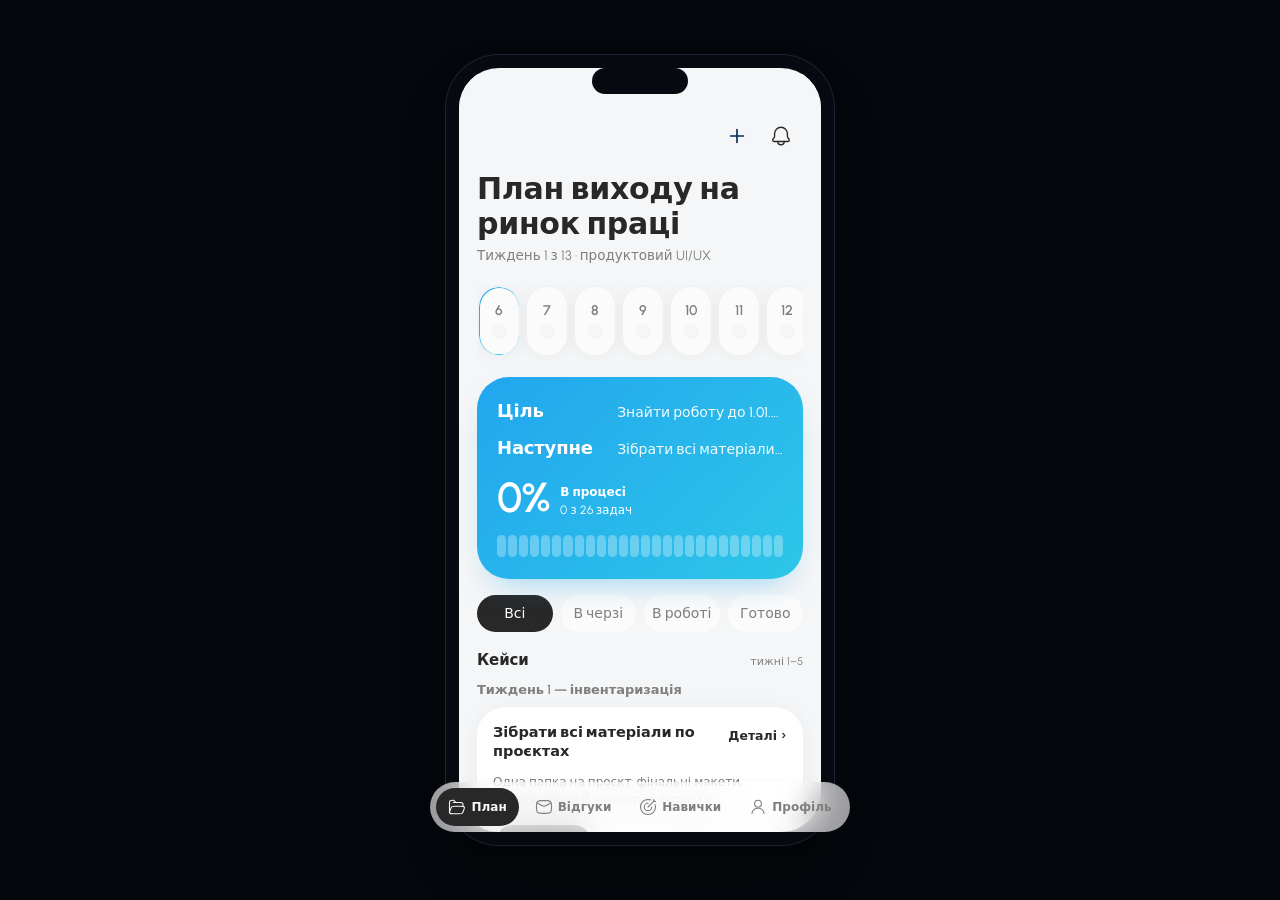
==== index.html @ e8119a55 "Redesign the top bar into a shared ScreenHeader component (Етап 1) Replace the per-page brand-row+to" ====
<!DOCTYPE html>
<html lang="uk">
<head>
<meta charset="utf-8">
<meta name="viewport" content="width=device-width, initial-scale=1, viewport-fit=cover">
<title>План виходу на ринок праці</title>

<link rel="manifest" href="manifest.json">
<meta name="theme-color" content="#F5F6F7">
<link rel="icon" href="icons/icon-192.png">
<link rel="apple-touch-icon" href="icons/apple-touch-icon.png">
<meta name="apple-mobile-web-app-capable" content="yes">
<meta name="apple-mobile-web-app-status-bar-style" content="default">
<meta name="apple-mobile-web-app-title" content="Трекер">
<meta name="mobile-web-app-capable" content="yes">

<link rel="stylesheet" href="css/base.css">
<link rel="stylesheet" href="css/plan.css">
<link rel="stylesheet" href="css/apps.css">
<link rel="stylesheet" href="css/skills.css">
<link rel="stylesheet" href="css/profile.css">
<link rel="stylesheet" href="css/plan-sheet.css">
</head>
<body>
<div class="device-stage">
<div class="phone-shell">
<div class="phone-notch" aria-hidden="true"></div>
<div class="phone-screen">
<div id="plan" class="app-page">
  <div class="wrap">
    <div class="sh-bar">
      <span class="sh-inline-title">План</span>
      <div class="sh-actions">
        <button type="button" class="sh-action is-primary" id="planAddTaskBtn" aria-label="Додати задачу">
          <svg viewBox="0 0 24 24" fill="none" xmlns="http://www.w3.org/2000/svg" aria-hidden="true" focusable="false">
            <path d="M12 5V19M5 12H19" stroke="currentColor" stroke-width="1.8" stroke-linecap="round"/>
          </svg>
        </button>
        <button type="button" class="sh-action notify-btn" id="remindersBtn" aria-label="Нагадування" aria-haspopup="true" aria-expanded="false">
          <svg viewBox="0 0 24 24" fill="none" xmlns="http://www.w3.org/2000/svg" aria-hidden="true" focusable="false">
            <path d="M15.5 18C15.5 19.933 13.933 21.5 12 21.5C10.067 21.5 8.5 19.933 8.5 18" stroke="currentColor" stroke-width="1.5" stroke-linecap="round" stroke-linejoin="round"/>
            <path d="M19.2311 18H4.76887C3.79195 18 3 17.208 3 16.2311C3 15.762 3.18636 15.3121 3.51809 14.9803L4.12132 14.3771C4.68393 13.8145 5 13.0514 5 12.2558V9.5C5 5.63401 8.13401 2.5 12 2.5C15.866 2.5 19 5.634 19 9.5V12.2558C19 13.0514 19.3161 13.8145 19.8787 14.3771L20.4819 14.9803C20.8136 15.3121 21 15.762 21 16.2311C21 17.208 20.208 18 19.2311 18Z" stroke="currentColor" stroke-width="1.5" stroke-linecap="round" stroke-linejoin="round"/>
          </svg>
          <span class="notify-dot" hidden></span>
        </button>
      </div>
      <div class="header-panel" id="remindersPanel" hidden>
        <h2>Нагадування</h2>
        <div id="remindersBody"></div>
      </div>
    </div>
    <div class="sh-large">
      <h1 class="sh-title">План виходу на ринок праці</h1>
      <p class="sh-subtitle" id="planSubtitle"></p>
    </div>

    <div class="cal-strip" id="deadlineCalendar" role="group" aria-label="Календар дедлайнів"></div>

    <div class="hero-card" id="heroCard"></div>

    <div class="quick-filter" id="statusFilter" role="group" aria-label="Фільтр задач за статусом">
      <button type="button" data-key="all" aria-pressed="true">Всі</button>
      <button type="button" data-key="queue" aria-pressed="false">В черзі</button>
      <button type="button" data-key="doing" aria-pressed="false">В роботі</button>
      <button type="button" data-key="done" aria-pressed="false">Готово</button>
    </div>

    <div class="board" id="board"></div>

    <div class="foot">
      <span id="saveState">Статуси зберігаються автоматично в цьому браузері</span>
    </div>
  </div>
</div>

<div id="apps" class="app-page" hidden>
  <div class="wrap">
    <div class="sh-bar">
      <span class="sh-inline-title">Відгуки</span>
      <div class="sh-actions">
        <button type="button" class="sh-action is-primary" id="appAddHeaderBtn" aria-label="Додати відгук">
          <svg viewBox="0 0 24 24" fill="none" xmlns="http://www.w3.org/2000/svg" aria-hidden="true" focusable="false">
            <path d="M12 5V19M5 12H19" stroke="currentColor" stroke-width="1.8" stroke-linecap="round"/>
          </svg>
        </button>
      </div>
    </div>
    <div class="sh-large">
      <h1 class="sh-title">Відгуки</h1>
      <p class="sh-subtitle" id="appsSubtitle"></p>
    </div>

    <div class="funnel" id="appsFunnel"></div>

    <div class="apps-filter">
      <input type="search" id="appsSearch" placeholder="Пошук за назвою компанії" aria-label="Пошук за назвою компанії">
      <div class="apps-stage-filter" id="appsStageFilter" role="group" aria-label="Фільтр за етапом"></div>
      <div class="apps-source-filter" id="appsSourceFilter" role="group" aria-label="Фільтр за джерелом" hidden></div>
    </div>

    <button class="add-btn" id="appAddBtn" type="button">+ Додати відгук</button>
    <form class="add-form" id="appForm" hidden>
      <input type="text" id="appCompany" placeholder="Назва компанії" required>
      <input type="url" id="appLink" placeholder="Посилання на вакансію">
      <textarea id="appDesc" placeholder="Короткий опис (позиція, умови, нотатки)"></textarea>
      <div class="add-field">
        <label for="appDeadline">Дедлайн наступного кроку (необов'язково)</label>
        <input type="date" id="appDeadline">
      </div>
      <div class="add-actions">
        <button type="button" class="add-cancel" id="appCancelBtn">Скасувати</button>
        <button type="submit" class="add-save">Зберегти</button>
      </div>
    </form>

    <p class="apps-empty" id="appsEmpty" hidden>Ще немає жодного відгуку — додай перший вище.</p>
    <div class="apps-list" id="appsList"></div>

    <div class="foot">
      <span>Дані зберігаються автоматично в цьому браузері</span>
    </div>
  </div>
</div>

<div id="skills" class="app-page" hidden>
  <div class="wrap">
    <div class="sh-bar">
      <span class="sh-inline-title">Навички</span>
      <div class="sh-actions">
        <button type="button" class="sh-action is-primary" id="skillsRefreshBtn" aria-label="Оновити аналіз за вакансіями">
          <svg viewBox="0 0 24 24" fill="none" xmlns="http://www.w3.org/2000/svg" aria-hidden="true" focusable="false">
            <path d="M20 12a8 8 0 10-2.34 5.66M20 12v-5M20 12h-5" stroke="currentColor" stroke-width="1.6" stroke-linecap="round" stroke-linejoin="round"/>
          </svg>
        </button>
        <button type="button" class="sh-action" id="skillsMoreBtn" aria-label="Ще" aria-haspopup="true" aria-expanded="false">
          <svg viewBox="0 0 24 24" fill="none" xmlns="http://www.w3.org/2000/svg" aria-hidden="true" focusable="false">
            <circle cx="5" cy="12" r="1.6" fill="currentColor"/>
            <circle cx="12" cy="12" r="1.6" fill="currentColor"/>
            <circle cx="19" cy="12" r="1.6" fill="currentColor"/>
          </svg>
        </button>
      </div>
      <div class="header-menu" id="skillsMoreMenu" hidden>
        <button type="button" id="skillsReplacePlanItem">Замінити план навчання</button>
        <button type="button" id="skillsExportAnalysisItem">Експортувати аналіз</button>
      </div>
    </div>
    <div class="sh-large">
      <h1 class="sh-title" id="skillsTitle"></h1>
      <p class="sh-subtitle" id="skillsSubtitle"></p>
    </div>

    <div id="skillsDefaultView">
      <div class="track-note">
        <span class="track-tag">Пріоритет: Трек A</span>
        <h3>B2B/SaaS-дашборди з адаптацією під mobile</h3>
        <p>Найбільше перекриття вимог (вакансії 1, 3, 4) і найближче до цілі "мобільні додатки + SaaS". Найбільша діра — жоден готовий кейс явно не показує адаптацію складного desktop-екрана (таблиця/календар/фільтри) під mobile з повним покриттям станів. Трек B (споживчий mobile/fintech, вакансії 5, 6) — другорядний; motion (Lottie/Jitter/AE) і JIRA/Photoshop — свідомо ігнорувати зараз.</p>
      </div>

      <div class="skills-list" id="skillsList"></div>
    </div>

    <div id="skillsPlanView" hidden>
      <div class="overview" id="skillsOverview"></div>
      <div class="board" id="skillsBoard"></div>
    </div>

    <div class="foot">
      <span>Статуси зберігаються автоматично в цьому браузері</span>
    </div>
  </div>
</div>

<div id="profile" class="app-page" hidden>
  <div class="wrap">
    <div class="sh-bar">
      <span class="sh-inline-title">Профіль</span>
      <div class="sh-actions">
        <button type="button" class="sh-action is-primary" id="profileSaveBtn" aria-label="Зберегти" hidden>
          <svg viewBox="0 0 24 24" fill="none" xmlns="http://www.w3.org/2000/svg" aria-hidden="true" focusable="false">
            <path d="M5 12.5L10 17.5L19 7" stroke="currentColor" stroke-width="1.8" stroke-linecap="round" stroke-linejoin="round"/>
          </svg>
        </button>
      </div>
    </div>
    <div class="sh-large">
      <span class="brand-logo">Jobbio</span>
      <h1 class="sh-title">Профіль</h1>
      <p class="sh-subtitle" id="profileSubtitle" hidden></p>
    </div>

    <div class="profile-card">
      <div class="profile-avatar" id="profileAvatar" aria-hidden="true">?</div>
      <form class="profile-form" id="profileForm">
        <div class="add-field">
          <label for="profileName">Ім'я</label>
          <input type="text" id="profileName" placeholder="Наприклад, Яна Смірнова" autocomplete="name">
        </div>
        <div class="add-field">
          <label for="profileEmail">Пошта</label>
          <input type="email" id="profileEmail" placeholder="you@example.com" autocomplete="email">
        </div>
        <div class="add-field">
          <label for="profileRole">Професія</label>
          <input type="text" id="profileRole" placeholder="Наприклад, UI/UX дизайнерка" autocomplete="organization-title">
        </div>
        <div class="add-field">
          <label for="profileBio">Короткий опис досвіду</label>
          <textarea id="profileBio" placeholder="2-3 речення про досвід і фокус"></textarea>
        </div>
      </form>
    </div>

    <div class="foot">
      <span>Дані зберігаються автоматично в цьому браузері</span>
    </div>
  </div>
</div>
</div>

<div class="bottom-nav">
  <div class="bn-pill">
    <button type="button" id="navPlan" aria-current="true">
      <svg class="bn-ic" viewBox="0 0 24 24" fill="none" xmlns="http://www.w3.org/2000/svg" aria-hidden="true" focusable="false">
        <path d="M2 19V7.54902C2 6.10516 2 5.38322 2.24332 4.81647C2.5467 4.10985 3.10985 3.5467 3.81647 3.24332C4.38322 3 5.09805 3 6.54902 3H7.04311C7.64819 3 8.22075 3.27394 8.60041 3.74509L10.4175 6M10.4175 6H16C17.4001 6 18.1002 6 18.635 6.27248C19.1054 6.51217 19.4878 6.89462 19.7275 7.36502C20 7.8998 20 8.59987 20 10V11M10.4175 6H7" stroke="currentColor" stroke-width="1.5" stroke-linecap="round" stroke-linejoin="round"/>
        <path d="M3.15802 15.5144L3.45643 14.7717C4.19029 12.9449 4.55723 12.0316 5.3224 11.5158C6.08757 11 7.07557 11 9.05157 11H17.1119C19.8004 11 21.1446 11 21.7422 11.8787C22.3397 12.7575 21.8405 14.0002 20.842 16.4856L20.5436 17.2283C19.8097 19.0551 19.4428 19.9684 18.6776 20.4842C17.9124 21 16.9244 21 14.9484 21H6.88812C4.19961 21 2.85535 21 2.25782 20.1213C1.66029 19.2425 2.15953 17.9998 3.15802 15.5144Z" stroke="currentColor" stroke-width="1.5" stroke-linejoin="round"/>
      </svg>
      План
    </button>
    <button type="button" id="navApps" aria-current="false">
      <svg class="bn-ic" viewBox="0 0 24 24" fill="none" xmlns="http://www.w3.org/2000/svg" aria-hidden="true" focusable="false">
        <path d="M2 6L8.91302 9.91697C11.4616 11.361 12.5384 11.361 15.087 9.91697L22 6" stroke="currentColor" stroke-width="1.5" stroke-linejoin="round"/>
        <path d="M2.01577 13.4756C2.08114 16.5412 2.11383 18.0739 3.24496 19.2094C4.37608 20.3448 5.95033 20.3843 9.09883 20.4634C11.0393 20.5122 12.9607 20.5122 14.9012 20.4634C18.0497 20.3843 19.6239 20.3448 20.7551 19.2094C21.8862 18.0739 21.9189 16.5412 21.9842 13.4756C22.0053 12.4899 22.0053 11.5101 21.9842 10.5244C21.9189 7.45886 21.8862 5.92609 20.7551 4.79066C19.6239 3.65523 18.0497 3.61568 14.9012 3.53657C12.9607 3.48781 11.0393 3.48781 9.09882 3.53656C5.95033 3.61566 4.37608 3.65521 3.24495 4.79065C2.11382 5.92608 2.08114 7.45885 2.01576 10.5244C1.99474 11.5101 1.99475 12.4899 2.01577 13.4756Z" stroke="currentColor" stroke-width="1.5" stroke-linejoin="round"/>
      </svg>
      Відгуки
    </button>
    <button type="button" id="navSkills" aria-current="false">
      <svg class="bn-ic" viewBox="0 0 24 24" fill="none" xmlns="http://www.w3.org/2000/svg" aria-hidden="true" focusable="false">
        <path d="M15.1312 2.5C14.1462 2.17555 13.0936 2 12 2C6.47715 2 2 6.47715 2 12C2 17.5228 6.47715 22 12 22C17.5228 22 22 17.5228 22 12C22 10.9548 21.8396 9.94704 21.5422 9" stroke="currentColor" stroke-width="1.5" stroke-linecap="round"/>
        <path d="M17 12C17 14.7614 14.7614 17 12 17C9.23858 17 7 14.7614 7 12C7 9.23858 9.23858 7 12 7" stroke="currentColor" stroke-width="1.5" stroke-linecap="round" stroke-linejoin="round"/>
        <path d="M19.5 4.5L12 12M19.5 4.5V2M19.5 4.5H22" stroke="currentColor" stroke-width="1.5" stroke-linecap="round"/>
      </svg>
      Навички
    </button>
    <button type="button" id="navProfile" aria-current="false">
      <svg class="bn-ic" viewBox="0 0 24 24" fill="none" xmlns="http://www.w3.org/2000/svg" aria-hidden="true" focusable="false">
        <path d="M12 12C14.4853 12 16.5 9.98528 16.5 7.5C16.5 5.01472 14.4853 3 12 3C9.51472 3 7.5 5.01472 7.5 7.5C7.5 9.98528 9.51472 12 12 12Z" stroke="currentColor" stroke-width="1.5"/>
        <path d="M20 20.5C20 16.634 16.4183 13.5 12 13.5C7.58172 13.5 4 16.634 4 20.5" stroke="currentColor" stroke-width="1.5" stroke-linecap="round"/>
      </svg>
      Профіль
    </button>
  </div>
</div>

<div class="sheet-overlay" id="planSheetOverlay" hidden>
  <div class="sheet" id="planSheet">
    <div class="sheet-head">
      <h2>Плани навчання</h2>
      <button type="button" class="sheet-close" id="planSheetClose" aria-label="Закрити">✕</button>
    </div>

    <div class="plan-list" id="planList"></div>

    <button type="button" class="add-btn" id="planUploadToggle">+ Завантажити план навчання</button>

    <div class="add-form" id="planUploadForm" hidden>
      <p class="plan-hint">Завантаж .docx/.txt/.md зі своїм roadmap розвитку — з чіткими заголовками тижнів/розділів (наприклад, "Тиждень 1 — ..." або "## Week 1"). Застосунок сам розкладе його на фази, тижні й задачі з чекбоксами прогресу.</p>
      <div class="add-field">
        <label for="planFile">Файл (.docx, .txt, .md)</label>
        <input type="file" id="planFile" accept=".docx,.txt,.md,text/plain,text/markdown">
      </div>
      <p class="plan-or">— або —</p>
      <div class="add-field">
        <label for="planPasteText">Вставити текст плану</label>
        <textarea id="planPasteText" placeholder="Встав сюди текст свого roadmap"></textarea>
      </div>
      <div class="add-field">
        <label for="planName">Назва плану (необов'язково)</label>
        <input type="text" id="planName" placeholder="Наприклад, UI/UX Junior → Middle">
      </div>
      <p class="plan-status" id="planParseStatus" hidden></p>
      <div class="add-actions">
        <button type="button" class="add-cancel" id="planUploadCancel">Скасувати</button>
        <button type="button" class="add-save" id="planUploadSave">Розібрати і зберегти</button>
      </div>
    </div>
  </div>
</div>
<div class="phone-home-bar" aria-hidden="true"></div>
</div>
</div>

<script src="js/utils.js"></script>
<script src="js/header.js"></script>
<script src="js/plan-data.js"></script>
<script src="js/plan.js"></script>
<script src="js/learning-plan.js"></script>
<script src="js/apps.js"></script>
<script src="js/skills.js"></script>
<script src="js/profile.js"></script>
<script src="js/nav.js"></script>
<script src="js/app.js"></script>
<script src="js/register-sw.js"></script>
</body>
</html>
---- css/base.css ----
@import url('https://fonts.googleapis.com/css2?family=Urbanist:wght@400;500;600;700;800&display=swap');

:root {
  color-scheme: light;
  --bg: #F5F6F7;
  --surface: #FFFFFF;
  --card-surface-bg: #FFFFFF;
  --card-shadow: 0 2px 20px rgba(20,30,50,.05);
  --tile: rgba(0,0,0,.045);
  --tile-btn: rgba(255,255,255,.6);
  --seg-idle: rgba(255,255,255,.6);
  --ink: #282828;
  --muted: #7F7F7F;
  --muted-soft: #A7A5A5;
  --strike: #A7A5A5;
  --border: rgba(0,0,0,.07);
  --lime: linear-gradient(135deg, #21A6EE 0%, #2EC6E8 100%);
  --lime-ink: #FFFFFF;
  --deadline-gradient: linear-gradient(135deg, #FFB648 0%, #E8752E 100%);
  --amber: #B9791E;
  --amber-bg: rgba(185,121,30,.12);
  --action-blue: #21A6EE;
  --action-blue-deep: #052B5A;
  --urgent: #E0503F;
  --urgent-bg: rgba(224,80,63,.12);
  --grad-1a: #9FEFC4; --grad-1b: #1E8F6E;
  --grad-2a: #F0D28C; --grad-2b: #B9791E;
  --grad-3a: #C9BEF2; --grad-3b: #6B3FA0;
  --stage: #05070C;
  --bezel: #070A11;
  --bezel-edge: rgba(150,175,255,.14);
}

* { box-sizing: border-box; margin: 0; padding: 0; }
html, body { background: var(--stage); }
body {
  font-family: 'Urbanist', system-ui, sans-serif;
  color: var(--ink);
  background: var(--stage);
  min-height: 100vh;
  display: flex;
  align-items: center;
  justify-content: center;
  padding: 28px 14px;
  overflow-x: hidden;
}

/* ---------- phone frame ---------- */
.device-stage { width: 100%; display: flex; justify-content: center; }
.phone-shell {
  position: relative;
  width: min(390px, 100%);
  height: min(844px, 88vh);
  background: var(--bezel);
  border-radius: 54px;
  padding: 14px;
  box-shadow: 0 30px 60px -20px rgba(0,0,0,.45), 0 0 0 1px var(--bezel-edge) inset;
  flex: 0 0 auto;
}
.phone-screen {
  position: relative;
  width: 100%; height: 100%;
  background: var(--bg);
  border-radius: 40px;
  overflow-y: auto;
  overflow-x: hidden;
  -webkit-overflow-scrolling: touch;
  scrollbar-width: none;
}
.phone-screen::-webkit-scrollbar { display: none; }
.phone-notch {
  position: absolute; top: 14px; left: 50%; transform: translateX(-50%);
  width: 96px; height: 26px; background: var(--bezel); border-radius: 20px;
  z-index: 5; pointer-events: none;
}
.phone-home-bar {
  position: absolute; bottom: 20px; left: 50%; transform: translateX(-50%);
  width: 120px; height: 4px; border-radius: 999px; background: rgba(255,255,255,.55);
  z-index: 5; pointer-events: none;
}
@media (max-width: 460px) {
  body { padding: 0; }
  .phone-shell { width: 100%; height: 100dvh; border-radius: 0; padding: 0; box-shadow: none; }
  .phone-screen { border-radius: 0; }
  .phone-notch, .phone-home-bar { display: none; }
}

.app-page { padding: 6px 18px 24px; line-height: 1.4; -webkit-font-smoothing: antialiased; }
.app-page .wrap { max-width: 100%; margin: 0 auto; }

/* ---------- screen header: sticky compact bar (.sh-bar) + large title (.sh-large)
   that scrolls away underneath it. Both are direct children of .wrap (not a shared
   wrapper) so the sticky bar's containing block spans the whole scrollable page —
   nesting it inside a short header wrapper made it unstick as soon as that wrapper's
   own (short) box scrolled past. ---------- */
.app-page .sh-bar {
  position: sticky; top: 0; z-index: 3;
  display: flex; align-items: center; gap: 4px; min-height: 44px;
  margin: 0 -18px; padding: 40px 18px 6px;
  background: var(--bg);
  transition: background-color .15s ease, box-shadow .15s ease;
}
.phone-screen.is-scrolled .app-page .sh-bar {
  background: rgba(245,246,247,.88); -webkit-backdrop-filter: blur(14px); backdrop-filter: blur(14px);
  box-shadow: 0 1px 0 rgba(0,0,0,.08);
}
.app-page .sh-inline-title {
  position: absolute; left: 50%; top: 50%; transform: translate(-50%, calc(-50% + 17px));
  font-size: 15px; font-weight: 700; letter-spacing: -.01em; color: var(--ink);
  opacity: 0; transition: opacity .15s ease; pointer-events: none;
  max-width: 46%; overflow: hidden; text-overflow: ellipsis; white-space: nowrap;
}
.phone-screen.is-scrolled .app-page .sh-inline-title { opacity: 1; }
.app-page .sh-actions { display: flex; align-items: center; gap: 0; margin-left: auto; }
.app-page .sh-action {
  position: relative; width: 44px; height: 44px; flex: 0 0 auto;
  display: flex; align-items: center; justify-content: center;
  background: none; border: none; padding: 0; margin: 0; cursor: pointer; color: var(--ink);
}
.app-page .sh-action[hidden] { display: none; }
.app-page .sh-action svg { width: 22px; height: 22px; display: block; }
.app-page .sh-action.is-primary { color: var(--action-blue-deep); }
.app-page .sh-action .notify-dot { position: absolute; top: 9px; right: 9px; }
.app-page .sh-large { padding: 8px 0 2px; margin-bottom: 18px; }
.app-page .sh-title { font-size: 30px; font-weight: 700; letter-spacing: -.01em; line-height: 1.15; }
.app-page .sh-subtitle { font-size: 13.5px; font-weight: 400; color: var(--muted); margin-top: 5px; }
.app-page .sh-subtitle[hidden] { display: none; }

/* ---------- shared header dropdowns (reminders panel, "Ще" menu) ---------- */
.header-panel, .header-menu {
  position: absolute; top: 46px; right: 18px; z-index: 4; width: 240px;
  background: var(--card-surface-bg); border-radius: 20px; box-shadow: 0 16px 40px -12px rgba(20,30,50,.25);
}
.header-panel[hidden], .header-menu[hidden] { display: none; }
.header-panel { padding: 14px; }
.header-panel h2 { font-size: 14px; font-weight: 700; margin-bottom: 10px; }
.header-panel .hp-empty { font-size: 12px; color: var(--muted); line-height: 1.5; }
.header-panel .hp-item { display: flex; flex-direction: column; gap: 2px; padding: 8px 0; border-top: 1px solid var(--border); }
.header-panel .hp-item:first-child { border-top: none; padding-top: 0; }
.header-panel .hp-item-title { font-size: 12.5px; font-weight: 600; color: var(--ink); }
.header-panel .hp-item-due { font-size: 11.5px; font-weight: 600; color: var(--urgent); }
.header-menu { width: 220px; padding: 6px; display: flex; flex-direction: column; }
.header-menu button {
  font-family: inherit; font-size: 13px; font-weight: 600; color: var(--ink); text-align: left;
  background: none; border: none; padding: 11px 10px; border-radius: 12px; cursor: pointer;
}
.header-menu button:hover, .header-menu button:focus-visible { background: var(--tile); }

/* ---------- brand logo (Profile header only) ---------- */
.app-page .brand-logo {
  display: block; margin-bottom: 8px;
  font-weight: 800; font-size: 26px; letter-spacing: -.02em; line-height: 1;
  background: var(--lime); -webkit-background-clip: text; background-clip: text; color: transparent;
}

.app-page :focus-visible { outline: 2px solid var(--ink); outline-offset: 2px; }

.app-page .foot {
  display: flex; flex-wrap: wrap; gap: 12px; align-items: center;
  padding: 4px 2px 18px; font-size: 11.5px; color: var(--muted);
}

@media (prefers-reduced-motion: reduce) {
  html { scroll-behavior: auto; }
  .app-page *, .app-page *::before { transition: none !important; }
}

/* ---------- multi-page + bottom nav ---------- */
.app-page { padding-bottom: 92px; }
.app-page[hidden] { display: none; }

.bottom-nav {
  position: absolute; left: 0; right: 0; bottom: 14px; z-index: 6;
  display: flex; justify-content: center; pointer-events: none;
}
.bottom-nav .bn-pill {
  pointer-events: auto; display: flex; gap: 4px; align-items: center;
  background: rgba(255,255,255,.6); backdrop-filter: blur(16px);
  border-radius: 999px; padding: 6px; box-shadow: 0 8px 24px -8px rgba(0,0,0,.18);
}
.bottom-nav button {
  display: flex; align-items: center; gap: 5px; border: none; cursor: pointer;
  font-family: inherit; font-size: 12px; font-weight: 600; color: var(--muted);
  background: transparent; padding: 10px 12px; border-radius: 999px; white-space: nowrap;
}
.bottom-nav button[aria-current="true"] { background: var(--ink); color: var(--bg); }
.bottom-nav button .bn-ic { width: 18px; height: 18px; flex: 0 0 auto; display: block; }

/* ---------- generic add-form (reused by apps + the learning-plan upload sheet) ---------- */
.add-btn {
  width: 100%; font-family: inherit; font-size: 13px; font-weight: 700; color: var(--ink);
  background: var(--tile-btn); border: 1px dashed var(--border); border-radius: 999px;
  padding: 12px; cursor: pointer; margin-bottom: 14px;
}
.add-form {
  background: var(--card-surface-bg); border: 1px solid transparent; border-radius: 28px;
  padding: 14px; display: flex; flex-direction: column; gap: 8px; margin-bottom: 14px;
  box-shadow: var(--card-shadow);
}
.add-form[hidden] { display: none; }
.add-form input, .add-form textarea {
  font-family: inherit; font-size: 13px; color: var(--ink); background: var(--tile);
  border: 1px solid var(--border); border-radius: 14px; padding: 10px 12px; width: 100%; resize: vertical;
}
.add-form textarea { min-height: 56px; }
.add-form .add-field { display: flex; flex-direction: column; gap: 4px; }
.add-form .add-field label { font-size: 11px; color: var(--muted); }
.add-form input[type="date"] { color-scheme: light; }
.add-form .add-actions { display: flex; gap: 8px; }
.add-form .add-actions button {
  flex: 1; font-family: inherit; font-size: 13px; font-weight: 700; border: none;
  border-radius: 999px; padding: 10px; cursor: pointer;
}
.add-form .add-save { background: linear-gradient(135deg, var(--action-blue) 0%, var(--action-blue-deep) 100%); color: #FFFFFF; }
.add-form .add-cancel { background: var(--tile); color: var(--muted); }
---- css/plan.css ----
/* Plan page: deadline calendar, hero summary card, status quick-filter,
   phase overview cards, and the phase/week/task board.
   The overview + board + task-card + .seg styles here are shared with the
   Skills page's learning-plan board (js/learning-plan.js renderLearningBoard),
   which reuses the same markup structure under #skillsOverview/#skillsBoard. */

/* ---------- deadline calendar ---------- */
.cal-strip { display: flex; gap: 8px; overflow-x: auto; padding: 2px 2px 6px; margin-bottom: 16px; scrollbar-width: none; }
.cal-strip::-webkit-scrollbar { display: none; }
.cal-day {
  position: relative; flex: 0 0 auto; width: 40px; min-height: 62px; border-radius: 32px; border: none; cursor: default;
  background: rgba(255,255,255,.6); box-shadow: var(--card-shadow);
  display: flex; flex-direction: column; align-items: center; justify-content: center; gap: 4px;
  padding: 8px 6px; font-family: inherit; color: var(--muted);
}
.cal-day .cal-month { font-size: 9px; font-weight: 700; text-transform: uppercase; letter-spacing: .02em; opacity: .75; }
.cal-day .cal-num { font-size: 14px; font-weight: 600; }
.cal-day .cal-badge {
  width: 16px; height: 16px; border-radius: 999px; background: var(--bg);
  display: flex; align-items: center; justify-content: center; font-size: 9px; font-weight: 800; color: #FFFFFF;
}
.cal-day[data-today="true"]::after {
  content: ''; position: absolute; inset: 0; border-radius: inherit; padding: 0.5px;
  background: var(--lime);
  -webkit-mask: linear-gradient(#000 0 0) content-box, linear-gradient(#000 0 0);
  -webkit-mask-composite: xor; mask-composite: exclude;
  pointer-events: none;
}
.cal-day[data-deadline="pending"] { cursor: pointer; }
.cal-day[data-deadline="pending"] .cal-badge { background: var(--deadline-gradient); }
.cal-day[data-deadline="resolved"] { cursor: pointer; }
.cal-day[data-deadline="resolved"] .cal-badge { background: var(--action-blue-deep); }

/* ---------- hero summary card ---------- */
.hero-card {
  position: relative; overflow: hidden; border-radius: 32px; padding: 22px 20px; margin-bottom: 16px;
  background: var(--lime); color: #FFFFFF; box-shadow: 0 16px 32px -16px rgba(33,166,238,.5);
  display: flex; flex-direction: column; gap: 16px;
}
.hero-card .hc-top { display: flex; flex-direction: column; gap: 12px; }
.hero-card .hc-row { display: flex; align-items: baseline; justify-content: space-between; gap: 12px; }
.hero-card .hc-label { font-size: 18px; font-weight: 600; letter-spacing: -.01em; flex: 0 0 auto; }
.hero-card .hc-value {
  font-size: 14px; font-weight: 500; text-align: right; opacity: .95; min-width: 0;
  overflow: hidden; text-overflow: ellipsis; white-space: nowrap; max-width: 58%;
}
.hero-card .hc-progress { display: flex; align-items: flex-end; gap: 10px; }
.hero-card .hc-pct { font-size: 42px; font-weight: 600; letter-spacing: -.02em; line-height: 1; }
.hero-card .hc-status { display: flex; flex-direction: column; gap: 2px; font-size: 12px; }
.hero-card .hc-status b { font-weight: 700; }
.hero-card .hc-ticks { display: flex; gap: 2px; align-items: center; height: 22px; }
.hero-card .hc-tick { flex: 1; height: 22px; border-radius: 999px; background: rgba(255,255,255,.3); }
.hero-card .hc-tick.is-filled { background: #FFFFFF; }

/* ---------- status quick-filter ---------- */
.quick-filter { display: flex; gap: 8px; margin-bottom: 18px; }
.quick-filter button {
  flex: 1; font-family: inherit; font-size: 14px; font-weight: 500; padding: 10px 6px; border: none;
  border-radius: 999px; background: var(--seg-idle); color: var(--muted); cursor: pointer; white-space: nowrap;
}
.quick-filter button[aria-pressed="true"] { background: var(--ink); color: #FFFFFF; }

/* ---------- phase overview ---------- */
.app-page .overview { display: grid; grid-template-columns: repeat(auto-fit, minmax(84px, 1fr)); gap: 8px; margin-bottom: 22px; }
.app-page .ov-card {
  position: relative; overflow: hidden; border-radius: 24px; padding: 14px 12px;
  color: var(--ink); display: flex; flex-direction: column; align-items: flex-start; text-align: left;
  justify-content: space-between; gap: 12px; min-height: 84px; min-width: 0;
  border: 1px solid var(--border);
  box-shadow: var(--card-shadow);
  backdrop-filter: blur(24px); -webkit-backdrop-filter: blur(24px);
}
.app-page .ov-card { background: rgba(255,255,255,.55); }
.app-page .ov-card.ov-complete { background: var(--lime); color: #FFFFFF; border-color: transparent; }
.app-page .ov-card.ov-complete .ov-check { background: #FFFFFF; color: var(--action-blue-deep); }
.app-page .ov-name {
  font-size: 15px; font-weight: 500; line-height: 1.25; position: relative; text-align: left;
  width: 100%; overflow-wrap: break-word; word-break: break-word;
  display: -webkit-box; -webkit-box-orient: vertical; -webkit-line-clamp: 2; overflow: hidden;
}
.app-page .ov-progress { display: flex; align-items: center; gap: 6px; position: relative; }
.app-page .ov-count { font-size: 20px; font-weight: 700; letter-spacing: -.01em; }
.app-page .ov-check {
  width: 18px; height: 18px; border-radius: 50%; background: var(--lime);
  display: none; align-items: center; justify-content: center; font-size: 10px; font-weight: 800; color: var(--lime-ink);
}
.app-page .ov-card.ov-complete .ov-check { display: flex; }

/* ---------- board ---------- */
.app-page .phase-head { display: flex; align-items: baseline; justify-content: space-between; gap: 8px; margin: 22px 0 10px; }
.app-page .phase-head:first-of-type { margin-top: 0; }
.app-page .phase-head[hidden] { display: none; }
.app-page .phase-head .name { font-size: 15px; font-weight: 700; letter-spacing: -.01em; }
.app-page .phase-head .span { font-size: 11px; color: var(--muted); flex: 0 1 auto; text-align: right; }

.app-page .week-block { margin-bottom: 16px; }
.app-page .week-block h2 { font-size: 13px; font-weight: 600; color: var(--muted); margin-bottom: 8px; letter-spacing: -.005em; }

/* ---------- task cards ---------- */
.app-page .task-list { display: flex; flex-direction: column; gap: 8px; }
.app-page .task {
  background: var(--card-surface-bg); border-radius: 28px; padding: 15px 15px 13px;
  display: flex; flex-direction: column; gap: 12px; border: 1px solid transparent;
  box-shadow: var(--card-shadow);
}
.app-page .task[hidden] { display: none; }
.app-page .task-head { display: flex; align-items: flex-start; justify-content: space-between; gap: 10px; }
.app-page .flag {
  display: inline-block; font-size: 10.5px; font-weight: 700; background: var(--amber-bg); color: var(--amber);
  padding: 3px 10px; border-radius: 999px; margin-bottom: 6px; align-self: flex-start;
}
.app-page .task-title { font-weight: 600; font-size: 14.5px; line-height: 1.3; }
.app-page .task[data-status="done"] .task-title,
.app-page .task[data-status="done"] .task-desc { text-decoration: line-through; color: var(--strike); }
.app-page .detail-btn {
  flex: 0 0 auto; display: inline-flex; align-items: center; gap: 4px; cursor: pointer;
  font-size: 12.5px; font-weight: 600; color: var(--ink); padding: 2px 0;
}
.app-page .detail-btn::after { content: '›'; font-size: 15px; transition: transform .15s ease; }
.app-page .detail-btn-wrap.is-open .detail-btn::after { transform: rotate(90deg); }
.app-page .task-desc {
  font-size: 12px; color: var(--muted); line-height: 1.5; white-space: pre-line;
  display: -webkit-box; -webkit-box-orient: vertical; -webkit-line-clamp: 2; overflow: hidden;
}
.app-page .task-desc.is-expanded { -webkit-line-clamp: unset; overflow: visible; }
.app-page .task-checklist { list-style: none; display: flex; flex-direction: column; gap: 7px; margin-top: 2px; }
.app-page .task-checklist[hidden] { display: none; }
.app-page .tc-item { display: flex; align-items: flex-start; gap: 8px; }
.app-page .tc-box {
  flex: 0 0 auto; width: 16px; height: 16px; margin-top: 2px; border-radius: 5px;
  border: 1.5px solid var(--border); background: var(--tile); cursor: pointer; padding: 0;
  display: flex; align-items: center; justify-content: center; font-size: 10px; font-weight: 800; line-height: 1;
  color: transparent;
}
.app-page .tc-item[data-checked="true"] .tc-box { background: var(--lime); border-color: transparent; color: var(--lime-ink); }
.app-page .tc-box::after { content: '✓'; }
.app-page .tc-text { font-size: 12px; color: var(--muted); line-height: 1.5; }
.app-page .tc-item[data-checked="true"] .tc-text { color: var(--strike); text-decoration: line-through; }
.app-page .task-result { font-size: 11.5px; color: var(--muted); margin-top: 8px; }
.app-page .task-result b { color: var(--ink); font-weight: 700; }

.app-page .task-deadline {
  display: inline-flex; align-items: center; gap: 5px; font-size: 11px; font-weight: 600;
  color: var(--muted); background: var(--tile); border-radius: 999px; padding: 4px 10px; align-self: flex-start;
}
.app-page .task-deadline.is-urgent { color: var(--urgent); background: var(--urgent-bg); }
.app-page .task-deadline[hidden] { display: none; }

.app-page .task-deadline-edit { display: flex; align-items: center; gap: 8px; margin-top: 2px; }
.app-page .task-deadline-edit[hidden] { display: none; }
.app-page .task-deadline-edit label {
  font-size: 11.5px; color: var(--muted); display: flex; align-items: center; gap: 6px; flex: 1;
}
.app-page .task-deadline-edit input[type="date"] {
  font-family: inherit; font-size: 12px; color: var(--ink); background: var(--tile);
  border: 1px solid var(--border); border-radius: 10px; padding: 6px 8px; color-scheme: light;
}
.app-page .task-deadline-edit .tde-clear {
  font-family: inherit; font-size: 11px; font-weight: 600; color: var(--muted);
  background: none; border: none; cursor: pointer; padding: 4px 2px; flex: 0 0 auto;
}

.app-page .seg { display: flex; gap: 4px; background: var(--tile); border-radius: 999px; padding: 4px; }
.app-page .seg button {
  flex: 1; font-family: inherit; font-size: 12.5px; font-weight: 600;
  padding: 8px 6px; border: none; background: var(--seg-idle); color: var(--muted-soft);
  cursor: pointer; border-radius: 999px; white-space: nowrap; transition: background .12s, color .12s;
}
.app-page .seg button[data-key="queue"][aria-pressed="true"],
.app-page .seg button[data-key="doing"][aria-pressed="true"] { background: var(--ink); color: var(--bg); }
.app-page .seg button[data-key="done"][aria-pressed="true"] { background: var(--lime); color: var(--lime-ink); }
---- css/apps.css ----
/* Apps page: applications funnel, application cards, filters, source badges. */

/* ---------- applications funnel ---------- */
.funnel {
  background: var(--card-surface-bg); border: 1px solid transparent; border-radius: 28px;
  padding: 6px 16px; margin-bottom: 18px; box-shadow: var(--card-shadow);
}
.funnel-row { display: flex; flex-direction: column; padding: 12px 0; }
.funnel-row + .funnel-row { border-top: 1px dashed var(--border); }
.funnel-top { display: flex; align-items: baseline; justify-content: space-between; gap: 8px; }
.funnel-name { font-size: 12.5px; font-weight: 600; color: var(--muted); }
.funnel-count { font-size: 19px; font-weight: 800; letter-spacing: -.01em; }
.funnel-bar-track { height: 6px; border-radius: 999px; background: var(--tile); margin-top: 8px; overflow: hidden; }
.funnel-bar-fill { height: 100%; border-radius: 999px; background: var(--lime); }
.funnel-conv { font-size: 10.5px; color: var(--muted); margin-top: 6px; }

/* ---------- application cards ---------- */
.apps-list { display: flex; flex-direction: column; gap: 8px; margin-bottom: 16px; }
.app-card {
  background: var(--card-surface-bg); border: 1px solid transparent; border-radius: 28px;
  padding: 15px 15px 13px; display: flex; flex-direction: column; gap: 10px; position: relative;
  box-shadow: var(--card-shadow);
}
.app-card .app-top { display: flex; align-items: flex-start; justify-content: space-between; gap: 8px; }
.app-card .app-company { font-weight: 700; font-size: 14.5px; line-height: 1.3; }
.app-card .app-del {
  flex: 0 0 auto; border: none; background: none; color: var(--muted); cursor: pointer;
  font-size: 15px; line-height: 1; padding: 2px 4px;
}
.app-card .app-link {
  font-size: 12px; color: var(--ink); text-decoration: none; display: inline-flex; align-items: center; gap: 4px;
  background: var(--tile); border-radius: 999px; padding: 5px 10px; align-self: flex-start; max-width: 100%;
  overflow: hidden; text-overflow: ellipsis; white-space: nowrap;
}
.app-card .app-desc { font-size: 12px; color: var(--muted); line-height: 1.5; }
.app-card .app-seg {
  display: grid; grid-template-columns: repeat(2, 1fr); gap: 4px;
  background: var(--tile); border-radius: 16px; padding: 4px;
}
.app-card .app-seg button {
  font-family: inherit; font-size: 11.5px; font-weight: 600;
  padding: 8px 4px; border: none; background: var(--seg-idle); color: var(--muted-soft);
  cursor: pointer; border-radius: 12px; white-space: nowrap; transition: background .12s, color .12s;
}
.app-card .app-seg button[data-key="sent"][aria-pressed="true"],
.app-card .app-seg button[data-key="replied"][aria-pressed="true"],
.app-card .app-seg button[data-key="interview"][aria-pressed="true"] { background: var(--ink); color: var(--bg); }
.app-card .app-seg button[data-key="offer"][aria-pressed="true"] { background: var(--lime); color: var(--lime-ink); }
.apps-empty { font-size: 12.5px; color: var(--muted); padding: 10px 2px 20px; }
.apps-empty[hidden] { display: none; }

/* ---------- app deadline ---------- */
.app-card .app-deadline { display: flex; align-items: center; justify-content: space-between; gap: 8px; }
.app-card .app-deadline-label { font-size: 11px; font-weight: 600; color: var(--muted); }
.app-card .app-deadline-label.is-urgent { color: var(--urgent); }
.app-card .app-deadline input[type="date"] {
  font-family: inherit; font-size: 12px; color: var(--ink); background: var(--tile);
  border: 1px solid var(--border); border-radius: 10px; padding: 6px 8px; color-scheme: light;
}

/* ---------- apps filter ---------- */
.apps-filter { display: flex; flex-direction: column; gap: 8px; margin-bottom: 14px; }
.apps-filter input[type="search"] {
  font-family: inherit; font-size: 13px; color: var(--ink); background: var(--tile);
  border: 1px solid var(--border); border-radius: 999px; padding: 10px 14px; width: 100%;
  -webkit-appearance: none; appearance: none;
}
.apps-stage-filter { display: flex; gap: 6px; overflow-x: auto; padding-bottom: 2px; scrollbar-width: none; }
.apps-stage-filter::-webkit-scrollbar { display: none; }
.apps-stage-filter button {
  flex: 0 0 auto; font-family: inherit; font-size: 12px; font-weight: 600;
  padding: 8px 14px; border: none; border-radius: 999px; background: var(--tile);
  color: var(--muted-soft); cursor: pointer; white-space: nowrap;
}
.apps-stage-filter button[aria-pressed="true"] { background: var(--ink); color: var(--bg); }

.app-card-left { display: flex; flex-direction: column; gap: 4px; min-width: 0; flex: 1; }

/* ---------- source badges ---------- */
.app-source-badge {
  display: inline-flex; align-items: center;
  font-size: 10px; font-weight: 700; letter-spacing: .04em; text-transform: uppercase;
  padding: 2px 8px; border-radius: 999px; align-self: flex-start;
}
.app-source-badge.src-djinni   { background: rgba(0,120,212,.12); color: #005fa3; }
.app-source-badge.src-linkedin { background: rgba(0,119,181,.12); color: #005f8d; }
.app-source-badge.src-dou      { background: rgba(240,130,30,.13); color: #a35200; }
.app-source-badge.src-work     { background: rgba(30,180,100,.12); color: #1a6b42; }

/* ---------- source filter ---------- */
.apps-source-filter {
  display: flex; flex-wrap: wrap; gap: 5px; margin-top: 6px;
}
.apps-source-filter button {
  font-family: inherit; font-size: 11.5px; font-weight: 600;
  padding: 5px 12px; border: 1px solid var(--border); background: transparent;
  color: var(--muted); cursor: pointer; border-radius: 999px;
  transition: background .12s, color .12s, border-color .12s;
}
.apps-source-filter button[aria-pressed="true"] {
  background: var(--ink); color: var(--bg); border-color: transparent;
}
---- css/skills.css ----
/* Skills page: default frequency-analysis checklist (track note + skill cards).
   When a custom learning plan is active, this page instead shows the shared
   board/task-card system from css/plan.css (#skillsOverview/#skillsBoard). */

.track-note {
  background: var(--card-surface-bg); border: 1px solid transparent; border-radius: 28px;
  padding: 16px; margin-bottom: 18px; display: flex; flex-direction: column; gap: 8px;
  box-shadow: var(--card-shadow);
}
.track-note h3 { font-size: 13.5px; font-weight: 700; }
.track-note p { font-size: 12px; color: var(--muted); line-height: 1.55; }
.track-note .track-tag {
  display: inline-block; font-size: 10.5px; font-weight: 700; background: var(--lime); color: var(--lime-ink);
  padding: 3px 10px; border-radius: 999px; align-self: flex-start;
}

.skills-list { display: flex; flex-direction: column; gap: 8px; margin-bottom: 16px; }
.skill-card {
  background: var(--card-surface-bg); border: 1px solid transparent; border-radius: 28px;
  padding: 15px 15px 13px; display: flex; flex-direction: column; gap: 10px;
  box-shadow: var(--card-shadow);
}
.skill-card .skill-top { display: flex; align-items: flex-start; justify-content: space-between; gap: 10px; }
.skill-card .skill-title { font-weight: 700; font-size: 14.5px; line-height: 1.3; }
.skill-card .skill-freq {
  flex: 0 0 auto; font-size: 10.5px; font-weight: 600; color: var(--muted);
  background: var(--tile); border-radius: 999px; padding: 4px 9px; white-space: nowrap;
}
.skill-card .skill-desc { font-size: 12px; color: var(--muted); line-height: 1.55; }
.skill-card .skill-seg { display: flex; gap: 4px; background: var(--tile); border-radius: 999px; padding: 4px; }
.skill-card .skill-seg button {
  flex: 1; font-family: inherit; font-size: 12px; font-weight: 600;
  padding: 8px 5px; border: none; background: var(--seg-idle); color: var(--muted-soft);
  cursor: pointer; border-radius: 999px; white-space: nowrap; transition: background .12s, color .12s;
}
.skill-card .skill-seg button[data-key="queue"][aria-pressed="true"],
.skill-card .skill-seg button[data-key="doing"][aria-pressed="true"] { background: var(--ink); color: var(--bg); }
.skill-card .skill-seg button[data-key="done"][aria-pressed="true"] { background: var(--lime); color: var(--lime-ink); }
---- css/profile.css ----
/* Profile page: personal info card. */

.profile-card {
  background: var(--card-surface-bg); border: 1px solid transparent; border-radius: 28px;
  padding: 16px; display: flex; flex-direction: column; gap: 14px; margin-bottom: 14px;
  box-shadow: var(--card-shadow);
}
.profile-avatar {
  width: 56px; height: 56px; border-radius: 50%; background: var(--lime); color: var(--lime-ink);
  display: flex; align-items: center; justify-content: center; font-size: 20px; font-weight: 800;
}
.profile-form { display: flex; flex-direction: column; gap: 12px; }
.profile-form .add-field { display: flex; flex-direction: column; gap: 4px; }
.profile-form .add-field label { font-size: 11px; color: var(--muted); }
.profile-form input, .profile-form textarea {
  font-family: inherit; font-size: 13px; color: var(--ink); background: var(--tile);
  border: 1px solid var(--border); border-radius: 14px; padding: 10px 12px; width: 100%; resize: vertical;
}
.profile-form textarea { min-height: 90px; }
---- css/plan-sheet.css ----
/* Learning-plan switcher/import bottom sheet (opened from the Skills page). */

.sheet-overlay {
  position: absolute; inset: 0; z-index: 30; border-radius: 40px; overflow: hidden;
  background: rgba(5,7,12,.72); backdrop-filter: blur(6px); -webkit-backdrop-filter: blur(6px);
  display: flex; align-items: flex-end; justify-content: center;
}
.sheet-overlay[hidden] { display: none; }
@media (max-width: 460px) { .sheet-overlay { border-radius: 0; } }
.sheet {
  width: 100%; max-height: 84%; overflow-y: auto; -webkit-overflow-scrolling: touch;
  background: var(--surface); border-radius: 28px 28px 0 0;
  padding: 18px 16px calc(24px + env(safe-area-inset-bottom, 0px));
  display: flex; flex-direction: column; gap: 14px;
  box-shadow: 0 -20px 50px -20px rgba(0,0,0,.5);
}
.sheet-head { display: flex; align-items: center; justify-content: space-between; }
.sheet-head h2 { font-size: 16px; font-weight: 700; }
.sheet-close {
  border: none; background: var(--tile-btn); color: var(--ink); width: 30px; height: 30px;
  border-radius: 50%; cursor: pointer; font-size: 13px; flex: 0 0 auto;
}
.plan-list { display: flex; flex-direction: column; gap: 8px; }
.plan-row {
  display: flex; align-items: center; gap: 8px; background: var(--card-surface-bg);
  border-radius: 18px; padding: 6px 6px 6px 14px; border: 1px solid transparent;
  box-shadow: var(--card-shadow);
}
.plan-row.is-active { border-color: rgba(150,175,255,.5); }
.plan-row-main {
  flex: 1; display: flex; flex-direction: column; align-items: flex-start; gap: 2px;
  background: none; border: none; padding: 8px 0; cursor: pointer; text-align: left; min-width: 0;
}
.plan-row-name { font-size: 13.5px; font-weight: 700; color: var(--ink); }
.plan-row-meta { font-size: 11px; color: var(--muted); }
.plan-row-check {
  width: 18px; height: 18px; border-radius: 50%; border: 1.5px solid var(--border); flex: 0 0 auto;
}
.plan-row.is-active .plan-row-check { background: var(--lime); border-color: transparent; }
.plan-del {
  border: none; background: var(--tile-btn); color: var(--muted); font-size: 14px; cursor: pointer;
  width: 28px; height: 28px; border-radius: 50%; flex: 0 0 auto;
}
.plan-or { font-size: 11px; color: var(--muted); text-align: center; margin: -4px 0; }
.plan-status { font-size: 12px; padding: 8px 10px; border-radius: 10px; background: var(--tile); color: var(--muted); }
.plan-status[hidden] { display: none; }
.plan-status.is-error { background: var(--urgent-bg); color: var(--urgent); }
.plan-status.is-ok { background: rgba(111,240,176,.14); color: #6FF0B0; }
.plan-hint { font-size: 11px; color: var(--muted); line-height: 1.5; }
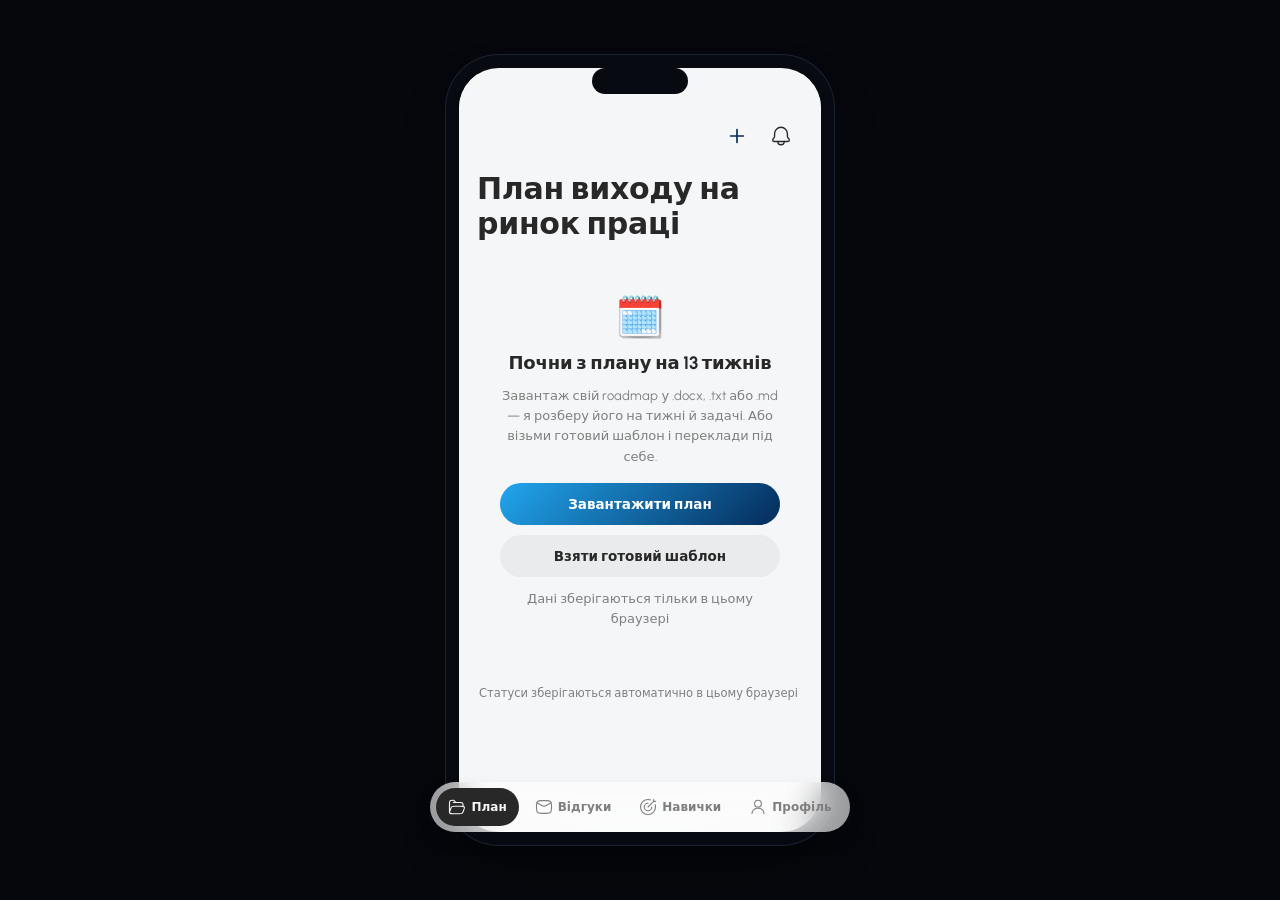
==== commit 795f8462: "Add empty states and unify the Plan tab with the plan-switcher (Етап 2) Plan/Apps/Skills now show a " ====
--- a/index.html
+++ b/index.html
@@ -50,8 +50,17 @@
       </div>
     </div>
     <div class="sh-large">
-      <h1 class="sh-title">План виходу на ринок праці</h1>
+      <h1 class="sh-title" id="planTitle">План виходу на ринок праці</h1>
       <p class="sh-subtitle" id="planSubtitle"></p>
+    </div>
+
+    <div class="empty-state" id="planEmptyState" hidden>
+      <div class="empty-icon" aria-hidden="true">🗓️</div>
+      <h2>Почни з плану на 13 тижнів</h2>
+      <p>Завантаж свій roadmap у .docx, .txt або .md — я розберу його на тижні й задачі. Або візьми готовий шаблон і переклади під себе.</p>
+      <button type="button" class="empty-primary" id="planEmptyUploadBtn">Завантажити план</button>
+      <button type="button" class="empty-secondary" id="planEmptyTemplateBtn">Взяти готовий шаблон</button>
+      <p class="empty-fineprint">Дані зберігаються тільки в цьому браузері</p>
     </div>
 
     <div class="cal-strip" id="deadlineCalendar" role="group" aria-label="Календар дедлайнів"></div>
@@ -66,6 +75,11 @@
     </div>
 
     <div class="board" id="board"></div>
+
+    <div class="empty-state empty-state-inline" id="boardFilterEmpty" hidden>
+      <p class="bfe-text"></p>
+      <button type="button" class="empty-secondary" id="boardFilterEmptyShowAll">Показати всі</button>
+    </div>
 
     <div class="foot">
       <span id="saveState">Статуси зберігаються автоматично в цьому браузері</span>
@@ -88,6 +102,13 @@
     <div class="sh-large">
       <h1 class="sh-title">Відгуки</h1>
       <p class="sh-subtitle" id="appsSubtitle"></p>
+    </div>
+
+    <div class="empty-state" id="appsEmptyState" hidden>
+      <div class="empty-icon" aria-hidden="true">📮</div>
+      <h2>Відстежуй, куди подалась</h2>
+      <p>Додавай вакансію одразу після відгуку — тут буде видно етап, дату наступного кроку і де ти зависла.</p>
+      <button type="button" class="empty-primary" id="appsEmptyAddBtn">Додати відгук</button>
     </div>
 
     <div class="funnel" id="appsFunnel"></div>
@@ -113,7 +134,10 @@
       </div>
     </form>
 
-    <p class="apps-empty" id="appsEmpty" hidden>Ще немає жодного відгуку — додай перший вище.</p>
+    <div class="empty-state empty-state-inline" id="appsEmpty" hidden>
+      <p class="bfe-text"></p>
+      <button type="button" class="empty-secondary" id="appsClearFiltersBtn">Очистити фільтри</button>
+    </div>
     <div class="apps-list" id="appsList"></div>
 
     <div class="foot">
@@ -148,6 +172,12 @@
     <div class="sh-large">
       <h1 class="sh-title" id="skillsTitle"></h1>
       <p class="sh-subtitle" id="skillsSubtitle"></p>
+    </div>
+
+    <div class="empty-state" id="skillsEmptyState" hidden>
+      <div class="empty-icon" aria-hidden="true">🧩</div>
+      <p>Додай 3-5 вакансій у «Відгуки» — і я покажу, які навички повторюються найчастіше.</p>
+      <button type="button" class="empty-primary" id="skillsEmptyGoToAppsBtn">Перейти до відгуків</button>
     </div>
 
     <div id="skillsDefaultView">
--- a/css/base.css
+++ b/css/base.css
@@ -213,3 +213,23 @@
 }
 .add-form .add-save { background: linear-gradient(135deg, var(--action-blue) 0%, var(--action-blue-deep) 100%); color: #FFFFFF; }
 .add-form .add-cancel { background: var(--tile); color: var(--muted); }
+
+/* ---------- empty states (first launch, no data yet, or a filter/search with
+   zero results) — reused across Plan/Apps/Skills. ---------- */
+.app-page .empty-state {
+  display: flex; flex-direction: column; align-items: center; text-align: center;
+  gap: 10px; padding: 36px 20px; margin-bottom: 16px;
+}
+.app-page .empty-state[hidden] { display: none; }
+.app-page .empty-icon { font-size: 40px; line-height: 1; margin-bottom: 4px; }
+.app-page .empty-state h2 { font-size: 18px; font-weight: 700; letter-spacing: -.01em; }
+.app-page .empty-state p { font-size: 13px; color: var(--muted); line-height: 1.55; max-width: 280px; }
+.app-page .empty-primary, .app-page .empty-secondary {
+  width: 100%; max-width: 280px; font-family: inherit; font-size: 13.5px; font-weight: 700;
+  border-radius: 999px; padding: 13px; cursor: pointer; border: none;
+}
+.app-page .empty-primary { background: linear-gradient(135deg, var(--action-blue) 0%, var(--action-blue-deep) 100%); color: #FFFFFF; margin-top: 6px; }
+.app-page .empty-secondary { background: var(--tile); color: var(--ink); }
+.app-page .empty-fineprint { font-size: 11px; color: var(--muted-soft); margin-top: 2px; }
+.app-page .empty-state-inline { padding: 22px 16px; gap: 8px; margin-bottom: 14px; }
+.app-page .empty-state-inline .bfe-text { font-size: 13px; color: var(--muted); line-height: 1.5; max-width: 280px; }
--- a/css/plan.css
+++ b/css/plan.css
@@ -6,6 +6,7 @@
 
 /* ---------- deadline calendar ---------- */
 .cal-strip { display: flex; gap: 8px; overflow-x: auto; padding: 2px 2px 6px; margin-bottom: 16px; scrollbar-width: none; }
+.cal-strip[hidden] { display: none; }
 .cal-strip::-webkit-scrollbar { display: none; }
 .cal-day {
   position: relative; flex: 0 0 auto; width: 40px; min-height: 62px; border-radius: 32px; border: none; cursor: default;
@@ -37,6 +38,7 @@
   background: var(--lime); color: #FFFFFF; box-shadow: 0 16px 32px -16px rgba(33,166,238,.5);
   display: flex; flex-direction: column; gap: 16px;
 }
+.hero-card[hidden] { display: none; }
 .hero-card .hc-top { display: flex; flex-direction: column; gap: 12px; }
 .hero-card .hc-row { display: flex; align-items: baseline; justify-content: space-between; gap: 12px; }
 .hero-card .hc-label { font-size: 18px; font-weight: 600; letter-spacing: -.01em; flex: 0 0 auto; }
@@ -54,6 +56,7 @@
 
 /* ---------- status quick-filter ---------- */
 .quick-filter { display: flex; gap: 8px; margin-bottom: 18px; }
+.quick-filter[hidden] { display: none; }
 .quick-filter button {
   flex: 1; font-family: inherit; font-size: 14px; font-weight: 500; padding: 10px 6px; border: none;
   border-radius: 999px; background: var(--seg-idle); color: var(--muted); cursor: pointer; white-space: nowrap;
--- a/css/apps.css
+++ b/css/apps.css
@@ -60,6 +60,7 @@
 
 /* ---------- apps filter ---------- */
 .apps-filter { display: flex; flex-direction: column; gap: 8px; margin-bottom: 14px; }
+.apps-filter[hidden] { display: none; }
 .apps-filter input[type="search"] {
   font-family: inherit; font-size: 13px; color: var(--ink); background: var(--tile);
   border: 1px solid var(--border); border-radius: 999px; padding: 10px 14px; width: 100%;
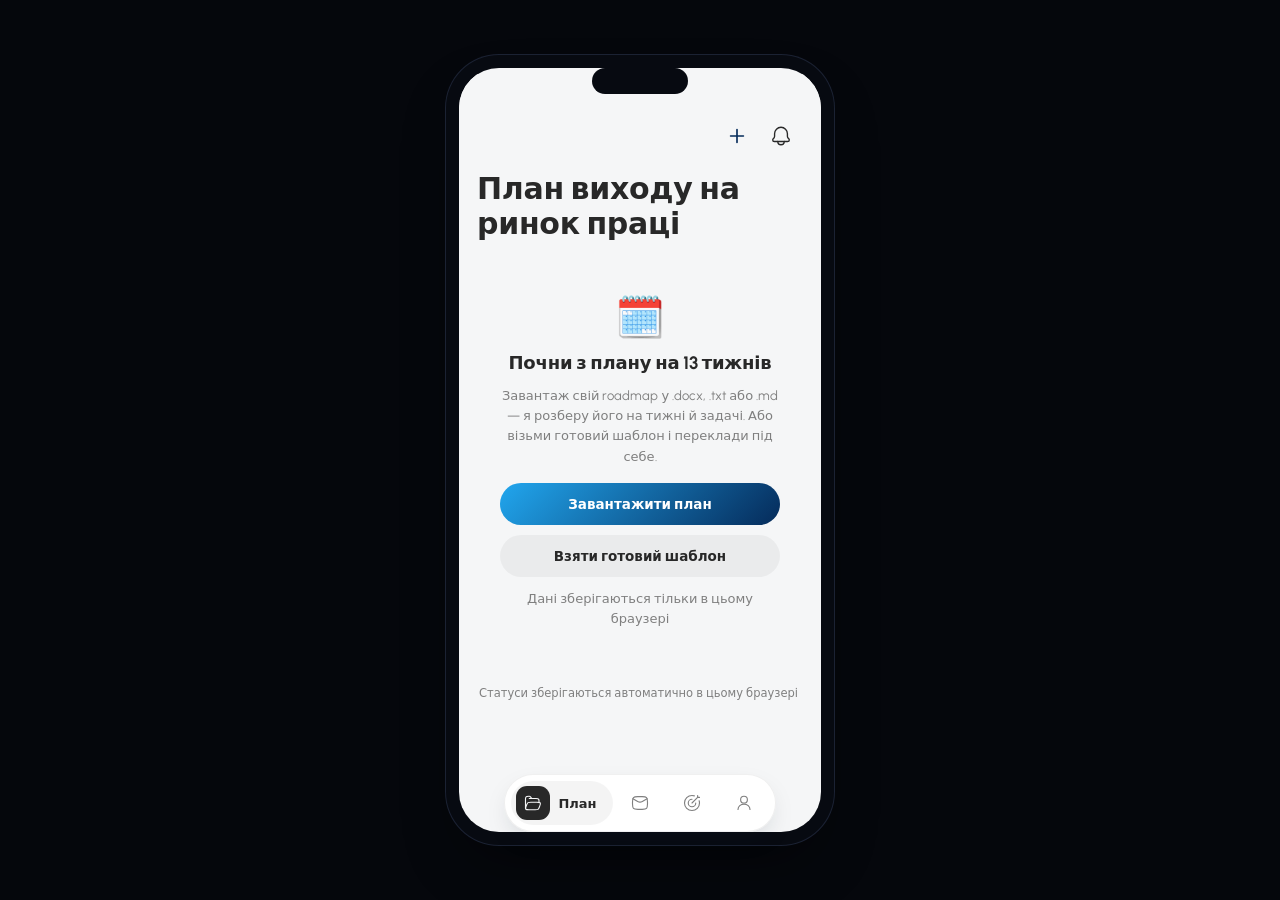
==== commit 782ab029: "Redesign the bottom tab bar: active label chip, icon-only otherwise Per a reference screenshot the u" ====
--- a/index.html
+++ b/index.html
@@ -241,6 +241,11 @@
       </form>
     </div>
 
+    <div class="profile-section">
+      <h2>План навчання</h2>
+      <button type="button" class="add-btn" id="profileReplacePlanBtn">Замінити план навчання</button>
+    </div>
+
     <div class="foot">
       <span>Дані зберігаються автоматично в цьому браузері</span>
     </div>
@@ -250,34 +255,34 @@
 
 <div class="bottom-nav">
   <div class="bn-pill">
-    <button type="button" id="navPlan" aria-current="true">
-      <svg class="bn-ic" viewBox="0 0 24 24" fill="none" xmlns="http://www.w3.org/2000/svg" aria-hidden="true" focusable="false">
+    <button type="button" id="navPlan" aria-current="true" aria-label="План">
+      <span class="bn-icon-wrap"><svg class="bn-ic" viewBox="0 0 24 24" fill="none" xmlns="http://www.w3.org/2000/svg" aria-hidden="true" focusable="false">
         <path d="M2 19V7.54902C2 6.10516 2 5.38322 2.24332 4.81647C2.5467 4.10985 3.10985 3.5467 3.81647 3.24332C4.38322 3 5.09805 3 6.54902 3H7.04311C7.64819 3 8.22075 3.27394 8.60041 3.74509L10.4175 6M10.4175 6H16C17.4001 6 18.1002 6 18.635 6.27248C19.1054 6.51217 19.4878 6.89462 19.7275 7.36502C20 7.8998 20 8.59987 20 10V11M10.4175 6H7" stroke="currentColor" stroke-width="1.5" stroke-linecap="round" stroke-linejoin="round"/>
         <path d="M3.15802 15.5144L3.45643 14.7717C4.19029 12.9449 4.55723 12.0316 5.3224 11.5158C6.08757 11 7.07557 11 9.05157 11H17.1119C19.8004 11 21.1446 11 21.7422 11.8787C22.3397 12.7575 21.8405 14.0002 20.842 16.4856L20.5436 17.2283C19.8097 19.0551 19.4428 19.9684 18.6776 20.4842C17.9124 21 16.9244 21 14.9484 21H6.88812C4.19961 21 2.85535 21 2.25782 20.1213C1.66029 19.2425 2.15953 17.9998 3.15802 15.5144Z" stroke="currentColor" stroke-width="1.5" stroke-linejoin="round"/>
-      </svg>
-      План
+      </svg></span>
+      <span class="bn-label">План</span>
     </button>
-    <button type="button" id="navApps" aria-current="false">
-      <svg class="bn-ic" viewBox="0 0 24 24" fill="none" xmlns="http://www.w3.org/2000/svg" aria-hidden="true" focusable="false">
+    <button type="button" id="navApps" aria-current="false" aria-label="Відгуки">
+      <span class="bn-icon-wrap"><svg class="bn-ic" viewBox="0 0 24 24" fill="none" xmlns="http://www.w3.org/2000/svg" aria-hidden="true" focusable="false">
         <path d="M2 6L8.91302 9.91697C11.4616 11.361 12.5384 11.361 15.087 9.91697L22 6" stroke="currentColor" stroke-width="1.5" stroke-linejoin="round"/>
         <path d="M2.01577 13.4756C2.08114 16.5412 2.11383 18.0739 3.24496 19.2094C4.37608 20.3448 5.95033 20.3843 9.09883 20.4634C11.0393 20.5122 12.9607 20.5122 14.9012 20.4634C18.0497 20.3843 19.6239 20.3448 20.7551 19.2094C21.8862 18.0739 21.9189 16.5412 21.9842 13.4756C22.0053 12.4899 22.0053 11.5101 21.9842 10.5244C21.9189 7.45886 21.8862 5.92609 20.7551 4.79066C19.6239 3.65523 18.0497 3.61568 14.9012 3.53657C12.9607 3.48781 11.0393 3.48781 9.09882 3.53656C5.95033 3.61566 4.37608 3.65521 3.24495 4.79065C2.11382 5.92608 2.08114 7.45885 2.01576 10.5244C1.99474 11.5101 1.99475 12.4899 2.01577 13.4756Z" stroke="currentColor" stroke-width="1.5" stroke-linejoin="round"/>
-      </svg>
-      Відгуки
+      </svg></span>
+      <span class="bn-label">Відгуки</span>
     </button>
-    <button type="button" id="navSkills" aria-current="false">
-      <svg class="bn-ic" viewBox="0 0 24 24" fill="none" xmlns="http://www.w3.org/2000/svg" aria-hidden="true" focusable="false">
+    <button type="button" id="navSkills" aria-current="false" aria-label="Навички">
+      <span class="bn-icon-wrap"><svg class="bn-ic" viewBox="0 0 24 24" fill="none" xmlns="http://www.w3.org/2000/svg" aria-hidden="true" focusable="false">
         <path d="M15.1312 2.5C14.1462 2.17555 13.0936 2 12 2C6.47715 2 2 6.47715 2 12C2 17.5228 6.47715 22 12 22C17.5228 22 22 17.5228 22 12C22 10.9548 21.8396 9.94704 21.5422 9" stroke="currentColor" stroke-width="1.5" stroke-linecap="round"/>
         <path d="M17 12C17 14.7614 14.7614 17 12 17C9.23858 17 7 14.7614 7 12C7 9.23858 9.23858 7 12 7" stroke="currentColor" stroke-width="1.5" stroke-linecap="round" stroke-linejoin="round"/>
         <path d="M19.5 4.5L12 12M19.5 4.5V2M19.5 4.5H22" stroke="currentColor" stroke-width="1.5" stroke-linecap="round"/>
-      </svg>
-      Навички
+      </svg></span>
+      <span class="bn-label">Навички</span>
     </button>
-    <button type="button" id="navProfile" aria-current="false">
-      <svg class="bn-ic" viewBox="0 0 24 24" fill="none" xmlns="http://www.w3.org/2000/svg" aria-hidden="true" focusable="false">
+    <button type="button" id="navProfile" aria-current="false" aria-label="Профіль">
+      <span class="bn-icon-wrap"><svg class="bn-ic" viewBox="0 0 24 24" fill="none" xmlns="http://www.w3.org/2000/svg" aria-hidden="true" focusable="false">
         <path d="M12 12C14.4853 12 16.5 9.98528 16.5 7.5C16.5 5.01472 14.4853 3 12 3C9.51472 3 7.5 5.01472 7.5 7.5C7.5 9.98528 9.51472 12 12 12Z" stroke="currentColor" stroke-width="1.5"/>
         <path d="M20 20.5C20 16.634 16.4183 13.5 12 13.5C7.58172 13.5 4 16.634 4 20.5" stroke="currentColor" stroke-width="1.5" stroke-linecap="round"/>
-      </svg>
-      Профіль
+      </svg></span>
+      <span class="bn-label">Профіль</span>
     </button>
   </div>
 </div>
@@ -285,7 +290,7 @@
 <div class="sheet-overlay" id="planSheetOverlay" hidden>
   <div class="sheet" id="planSheet">
     <div class="sheet-head">
-      <h2>Плани навчання</h2>
+      <h2 id="planSheetTitle">Плани навчання</h2>
       <button type="button" class="sheet-close" id="planSheetClose" aria-label="Закрити">✕</button>
     </div>
 
@@ -294,27 +299,32 @@
     <button type="button" class="add-btn" id="planUploadToggle">+ Завантажити план навчання</button>
 
     <div class="add-form" id="planUploadForm" hidden>
-      <p class="plan-hint">Завантаж .docx/.txt/.md зі своїм roadmap розвитку — з чіткими заголовками тижнів/розділів (наприклад, "Тиждень 1 — ..." або "## Week 1"). Застосунок сам розкладе його на фази, тижні й задачі з чекбоксами прогресу.</p>
+      <p class="plan-hint">Підійде файл, де тижні або розділи виділені заголовками — наприклад «Тиждень 1» або «Модуль 1: Дослідження».</p>
       <div class="add-field">
-        <label for="planFile">Файл (.docx, .txt, .md)</label>
-        <input type="file" id="planFile" accept=".docx,.txt,.md,text/plain,text/markdown">
-      </div>
-      <p class="plan-or">— або —</p>
+        <input type="file" id="planFile" accept=".docx,.txt,.md,text/plain,text/markdown" hidden>
+        <button type="button" class="plan-file-btn" id="planFileBtn">Обрати файл (.docx, .txt, .md)</button>
+        <span class="plan-file-name" id="planFileName" hidden></span>
+      </div>
+      <p class="plan-or">або</p>
       <div class="add-field">
         <label for="planPasteText">Вставити текст плану</label>
         <textarea id="planPasteText" placeholder="Встав сюди текст свого roadmap"></textarea>
       </div>
       <div class="add-field">
         <label for="planName">Назва плану (необов'язково)</label>
-        <input type="text" id="planName" placeholder="Наприклад, UI/UX Junior → Middle">
+        <input type="text" id="planName" placeholder="UI/UX: junior → middle">
       </div>
       <p class="plan-status" id="planParseStatus" hidden></p>
       <div class="add-actions">
         <button type="button" class="add-cancel" id="planUploadCancel">Скасувати</button>
-        <button type="button" class="add-save" id="planUploadSave">Розібрати і зберегти</button>
-      </div>
-    </div>
-  </div>
+        <button type="button" class="add-save" id="planUploadSave">Розібрати план</button>
+      </div>
+    </div>
+  </div>
+</div>
+<div class="toast" id="toast" hidden role="status" aria-live="polite">
+  <span class="toast-msg" id="toastMsg"></span>
+  <button type="button" class="toast-action" id="toastAction" hidden></button>
 </div>
 <div class="phone-home-bar" aria-hidden="true"></div>
 </div>
--- a/css/base.css
+++ b/css/base.css
@@ -174,17 +174,27 @@
   display: flex; justify-content: center; pointer-events: none;
 }
 .bottom-nav .bn-pill {
-  pointer-events: auto; display: flex; gap: 4px; align-items: center;
-  background: rgba(255,255,255,.6); backdrop-filter: blur(16px);
-  border-radius: 999px; padding: 6px; box-shadow: 0 8px 24px -8px rgba(0,0,0,.18);
+  pointer-events: auto; display: flex; gap: 2px; align-items: center;
+  background: rgba(255,255,255,.92); border: 1px solid rgba(0,0,0,.06);
+  border-radius: 999px; padding: 6px; box-shadow: 0 10px 28px -10px rgba(20,30,50,.22);
 }
 .bottom-nav button {
-  display: flex; align-items: center; gap: 5px; border: none; cursor: pointer;
-  font-family: inherit; font-size: 12px; font-weight: 600; color: var(--muted);
-  background: transparent; padding: 10px 12px; border-radius: 999px; white-space: nowrap;
-}
-.bottom-nav button[aria-current="true"] { background: var(--ink); color: var(--bg); }
-.bottom-nav button .bn-ic { width: 18px; height: 18px; flex: 0 0 auto; display: block; }
+  display: flex; align-items: center; gap: 8px; border: none; cursor: pointer;
+  font-family: inherit; font-size: 13px; font-weight: 600; color: var(--ink);
+  background: transparent; padding: 5px; border-radius: 999px; white-space: nowrap;
+  min-height: 44px; transition: background-color .15s ease, padding .15s ease;
+}
+.bottom-nav button[aria-current="true"] { background: var(--tile); padding: 5px 16px 5px 5px; }
+.bottom-nav .bn-icon-wrap {
+  width: 34px; height: 34px; flex: 0 0 auto; border-radius: 11px;
+  display: flex; align-items: center; justify-content: center; color: var(--muted);
+  transition: background-color .15s ease, color .15s ease;
+}
+.bottom-nav button[aria-current="true"] .bn-icon-wrap { background: var(--ink); color: var(--bg); }
+.bottom-nav .bn-ic { width: 18px; height: 18px; flex: 0 0 auto; display: block; }
+.bottom-nav .bn-label { display: none; }
+.bottom-nav button[aria-current="true"] .bn-label { display: inline; }
+.bottom-nav button:not([aria-current="true"]) { padding: 5px 8px; }
 
 /* ---------- generic add-form (reused by apps + the learning-plan upload sheet) ---------- */
 .add-btn {
@@ -233,3 +243,23 @@
 .app-page .empty-fineprint { font-size: 11px; color: var(--muted-soft); margin-top: 2px; }
 .app-page .empty-state-inline { padding: 22px 16px; gap: 8px; margin-bottom: 14px; }
 .app-page .empty-state-inline .bfe-text { font-size: 13px; color: var(--muted); line-height: 1.5; max-width: 280px; }
+
+/* ---------- toast (transient confirmation, bottom of the screen) ---------- */
+.toast {
+  position: absolute; left: 50%; bottom: 84px; transform: translateX(-50%);
+  z-index: 40; max-width: calc(100% - 36px);
+  display: flex; align-items: center; gap: 10px;
+  background: var(--ink); color: var(--bg); border-radius: 999px;
+  padding: 12px 16px; box-shadow: 0 16px 32px -12px rgba(0,0,0,.4);
+  font-size: 12.5px; font-weight: 600;
+  opacity: 0; transition: opacity .2s ease, transform .2s ease;
+  pointer-events: none;
+}
+.toast.is-visible { opacity: 1; transform: translateX(-50%) translateY(0); pointer-events: auto; }
+.toast[hidden] { display: none; }
+.toast .toast-msg { white-space: nowrap; overflow: hidden; text-overflow: ellipsis; }
+.toast .toast-action {
+  font-family: inherit; font-size: 12.5px; font-weight: 700; color: var(--action-blue);
+  background: none; border: none; cursor: pointer; flex: 0 0 auto; padding: 0;
+}
+.toast .toast-action[hidden] { display: none; }
--- a/css/profile.css
+++ b/css/profile.css
@@ -17,3 +17,11 @@
   border: 1px solid var(--border); border-radius: 14px; padding: 10px 12px; width: 100%; resize: vertical;
 }
 .profile-form textarea { min-height: 90px; }
+
+.profile-section {
+  background: var(--card-surface-bg); border: 1px solid transparent; border-radius: 28px;
+  padding: 16px; display: flex; flex-direction: column; gap: 10px; margin-bottom: 14px;
+  box-shadow: var(--card-shadow);
+}
+.profile-section h2 { font-size: 13.5px; font-weight: 700; }
+.profile-section .add-btn { margin-bottom: 0; }
--- a/css/plan-sheet.css
+++ b/css/plan-sheet.css
@@ -41,6 +41,13 @@
   border: none; background: var(--tile-btn); color: var(--muted); font-size: 14px; cursor: pointer;
   width: 28px; height: 28px; border-radius: 50%; flex: 0 0 auto;
 }
+.plan-file-btn {
+  width: 100%; font-family: inherit; font-size: 13px; font-weight: 700; color: var(--ink);
+  background: var(--tile); border: 1px solid var(--border); border-radius: 14px;
+  padding: 11px 12px; cursor: pointer; text-align: left;
+}
+.plan-file-name { font-size: 11px; color: var(--muted); }
+.plan-file-name[hidden] { display: none; }
 .plan-or { font-size: 11px; color: var(--muted); text-align: center; margin: -4px 0; }
 .plan-status { font-size: 12px; padding: 8px 10px; border-radius: 10px; background: var(--tile); color: var(--muted); }
 .plan-status[hidden] { display: none; }
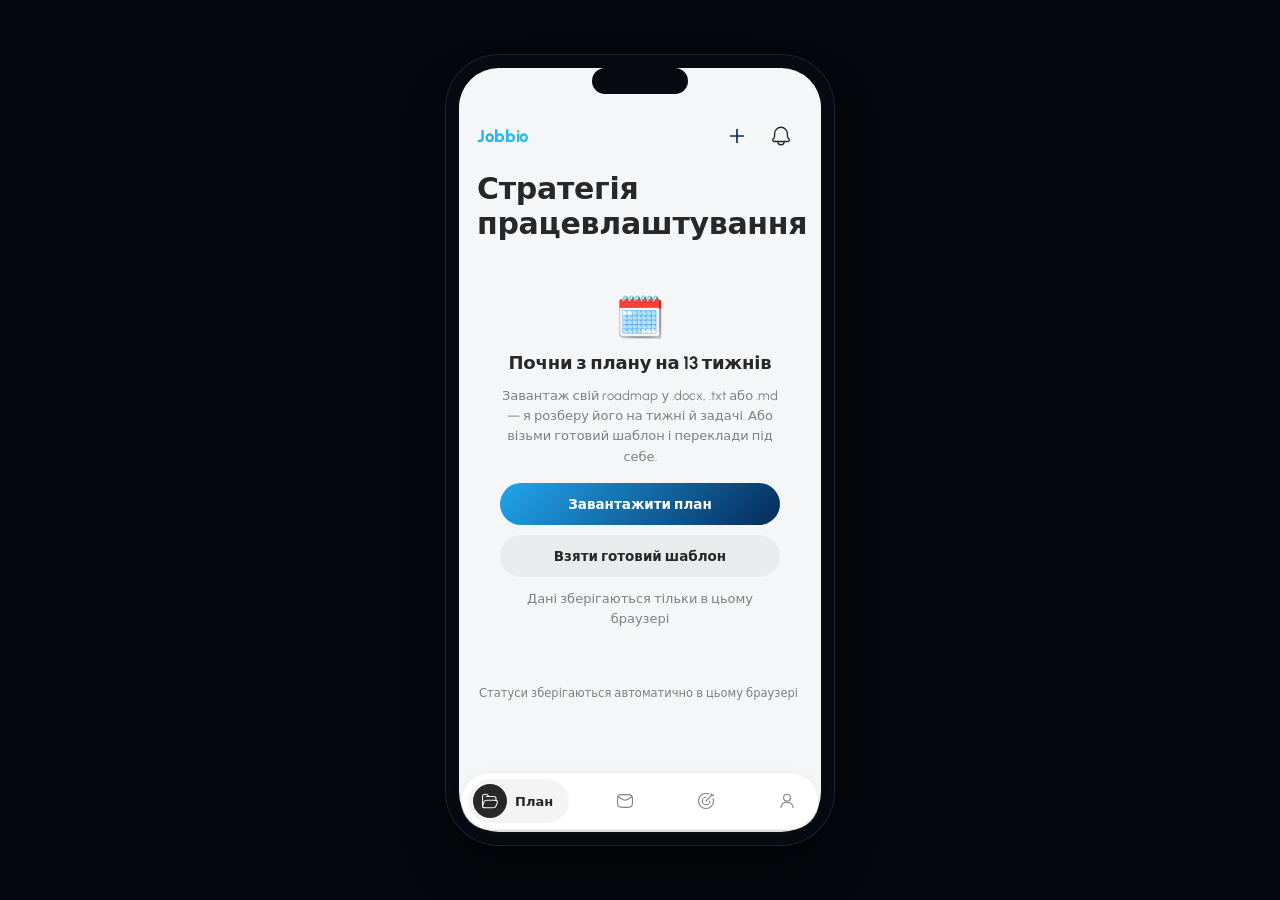
==== commit 4a3254f7: "Nav bar polish + restore Jobbio wordmark on the 3 work screens Per direct feedback with a reference " ====
--- a/index.html
+++ b/index.html
@@ -29,6 +29,7 @@
 <div id="plan" class="app-page">
   <div class="wrap">
     <div class="sh-bar">
+      <span class="sh-brand" aria-hidden="true">Jobbio</span>
       <span class="sh-inline-title">План</span>
       <div class="sh-actions">
         <button type="button" class="sh-action is-primary" id="planAddTaskBtn" aria-label="Додати задачу">
@@ -50,7 +51,7 @@
       </div>
     </div>
     <div class="sh-large">
-      <h1 class="sh-title" id="planTitle">План виходу на ринок праці</h1>
+      <h1 class="sh-title" id="planTitle">Стратегія працевлаштування</h1>
       <p class="sh-subtitle" id="planSubtitle"></p>
     </div>
 
@@ -63,9 +64,16 @@
       <p class="empty-fineprint">Дані зберігаються тільки в цьому браузері</p>
     </div>
 
+    <div class="today-block" id="todayBlock" hidden>
+      <h2 class="section-head">Сьогодні</h2>
+      <div class="task-list" id="todayList" hidden></div>
+      <p class="today-empty" id="todayEmpty"></p>
+    </div>
+
+    <div class="hero-card" id="heroCard"></div>
+
+    <h2 class="section-head" id="deadlinesSectionHead" hidden>Дедлайни</h2>
     <div class="cal-strip" id="deadlineCalendar" role="group" aria-label="Календар дедлайнів"></div>
-
-    <div class="hero-card" id="heroCard"></div>
 
     <div class="quick-filter" id="statusFilter" role="group" aria-label="Фільтр задач за статусом">
       <button type="button" data-key="all" aria-pressed="true">Всі</button>
@@ -90,6 +98,7 @@
 <div id="apps" class="app-page" hidden>
   <div class="wrap">
     <div class="sh-bar">
+      <span class="sh-brand" aria-hidden="true">Jobbio</span>
       <span class="sh-inline-title">Відгуки</span>
       <div class="sh-actions">
         <button type="button" class="sh-action is-primary" id="appAddHeaderBtn" aria-label="Додати відгук">
@@ -149,6 +158,7 @@
 <div id="skills" class="app-page" hidden>
   <div class="wrap">
     <div class="sh-bar">
+      <span class="sh-brand" aria-hidden="true">Jobbio</span>
       <span class="sh-inline-title">Навички</span>
       <div class="sh-actions">
         <button type="button" class="sh-action is-primary" id="skillsRefreshBtn" aria-label="Оновити аналіз за вакансіями">
--- a/css/base.css
+++ b/css/base.css
@@ -111,6 +111,11 @@
   max-width: 46%; overflow: hidden; text-overflow: ellipsis; white-space: nowrap;
 }
 .phone-screen.is-scrolled .app-page .sh-inline-title { opacity: 1; }
+.app-page .sh-brand {
+  flex: 0 0 auto; display: flex; align-items: center; height: 44px;
+  font-weight: 800; font-size: 17px; letter-spacing: -.02em; line-height: 1;
+  background: var(--lime); -webkit-background-clip: text; background-clip: text; color: transparent;
+}
 .app-page .sh-actions { display: flex; align-items: center; gap: 0; margin-left: auto; }
 .app-page .sh-action {
   position: relative; width: 44px; height: 44px; flex: 0 0 auto;
@@ -170,11 +175,11 @@
 .app-page[hidden] { display: none; }
 
 .bottom-nav {
-  position: absolute; left: 0; right: 0; bottom: 14px; z-index: 6;
-  display: flex; justify-content: center; pointer-events: none;
+  position: absolute; left: 16px; right: 16px; bottom: 16px; z-index: 6;
+  display: flex; pointer-events: none;
 }
 .bottom-nav .bn-pill {
-  pointer-events: auto; display: flex; gap: 2px; align-items: center;
+  pointer-events: auto; width: 100%; display: flex; gap: 2px; align-items: center; justify-content: space-between;
   background: rgba(255,255,255,.92); border: 1px solid rgba(0,0,0,.06);
   border-radius: 999px; padding: 6px; box-shadow: 0 10px 28px -10px rgba(20,30,50,.22);
 }
@@ -186,7 +191,7 @@
 }
 .bottom-nav button[aria-current="true"] { background: var(--tile); padding: 5px 16px 5px 5px; }
 .bottom-nav .bn-icon-wrap {
-  width: 34px; height: 34px; flex: 0 0 auto; border-radius: 11px;
+  width: 34px; height: 34px; flex: 0 0 auto; border-radius: 50%;
   display: flex; align-items: center; justify-content: center; color: var(--muted);
   transition: background-color .15s ease, color .15s ease;
 }
--- a/css/plan.css
+++ b/css/plan.css
@@ -3,6 +3,20 @@
    The overview + board + task-card + .seg styles here are shared with the
    Skills page's learning-plan board (js/learning-plan.js renderLearningBoard),
    which reuses the same markup structure under #skillsOverview/#skillsBoard. */
+
+/* ---------- shared section heading (Сьогодні / Дедлайни) ---------- */
+.app-page .section-head { font-size: 15px; font-weight: 700; letter-spacing: -.01em; margin: 4px 0 10px; }
+.app-page .section-head[hidden] { display: none; }
+
+/* ---------- "Сьогодні" block ---------- */
+.today-block { margin-bottom: 16px; }
+.today-block[hidden] { display: none; }
+.today-block .task-list[hidden] { display: none; }
+.today-empty {
+  font-size: 12.5px; color: var(--muted); line-height: 1.5;
+  background: var(--card-surface-bg); border-radius: 20px; padding: 14px 16px; box-shadow: var(--card-shadow);
+}
+.today-empty[hidden] { display: none; }
 
 /* ---------- deadline calendar ---------- */
 .cal-strip { display: flex; gap: 8px; overflow-x: auto; padding: 2px 2px 6px; margin-bottom: 16px; scrollbar-width: none; }
@@ -14,7 +28,8 @@
   display: flex; flex-direction: column; align-items: center; justify-content: center; gap: 4px;
   padding: 8px 6px; font-family: inherit; color: var(--muted);
 }
-.cal-day .cal-month { font-size: 9px; font-weight: 700; text-transform: uppercase; letter-spacing: .02em; opacity: .75; }
+.cal-day .cal-month, .cal-day .cal-weekday { font-size: 9px; font-weight: 700; text-transform: uppercase; letter-spacing: .02em; opacity: .75; }
+.cal-day .cal-weekday { opacity: .6; }
 .cal-day .cal-num { font-size: 14px; font-weight: 600; }
 .cal-day .cal-badge {
   width: 16px; height: 16px; border-radius: 999px; background: var(--bg);
@@ -50,6 +65,7 @@
 .hero-card .hc-pct { font-size: 42px; font-weight: 600; letter-spacing: -.02em; line-height: 1; }
 .hero-card .hc-status { display: flex; flex-direction: column; gap: 2px; font-size: 12px; }
 .hero-card .hc-status b { font-weight: 700; }
+.hero-card .hc-caption { font-size: 12px; font-weight: 600; opacity: .9; margin-bottom: -6px; }
 .hero-card .hc-ticks { display: flex; gap: 2px; align-items: center; height: 22px; }
 .hero-card .hc-tick { flex: 1; height: 22px; border-radius: 999px; background: rgba(255,255,255,.3); }
 .hero-card .hc-tick.is-filled { background: #FFFFFF; }
@@ -97,10 +113,19 @@
 .app-page .phase-head .span { font-size: 11px; color: var(--muted); flex: 0 1 auto; text-align: right; }
 
 .app-page .week-block { margin-bottom: 16px; }
-.app-page .week-block h2 { font-size: 13px; font-weight: 600; color: var(--muted); margin-bottom: 8px; letter-spacing: -.005em; }
+.app-page .week-toggle {
+  width: 100%; display: flex; align-items: center; justify-content: space-between; gap: 8px;
+  background: none; border: none; padding: 0; margin-bottom: 8px; cursor: pointer; font-family: inherit;
+}
+.app-page .wk-title { font-size: 13px; font-weight: 600; color: var(--muted); letter-spacing: -.005em; text-align: left; }
+.app-page .wk-right { display: flex; align-items: center; gap: 6px; flex: 0 0 auto; }
+.app-page .wk-count { font-size: 11.5px; font-weight: 700; color: var(--muted); background: var(--tile); border-radius: 999px; padding: 3px 9px; }
+.app-page .wk-chevron { width: 14px; height: 14px; flex: 0 0 auto; color: var(--muted-soft); transition: transform .15s ease; display: block; }
+.app-page .week-block.is-collapsed .wk-chevron { transform: rotate(-90deg); }
 
 /* ---------- task cards ---------- */
 .app-page .task-list { display: flex; flex-direction: column; gap: 8px; }
+.app-page .task-list[hidden] { display: none; }
 .app-page .task {
   background: var(--card-surface-bg); border-radius: 28px; padding: 15px 15px 13px;
   display: flex; flex-direction: column; gap: 12px; border: 1px solid transparent;
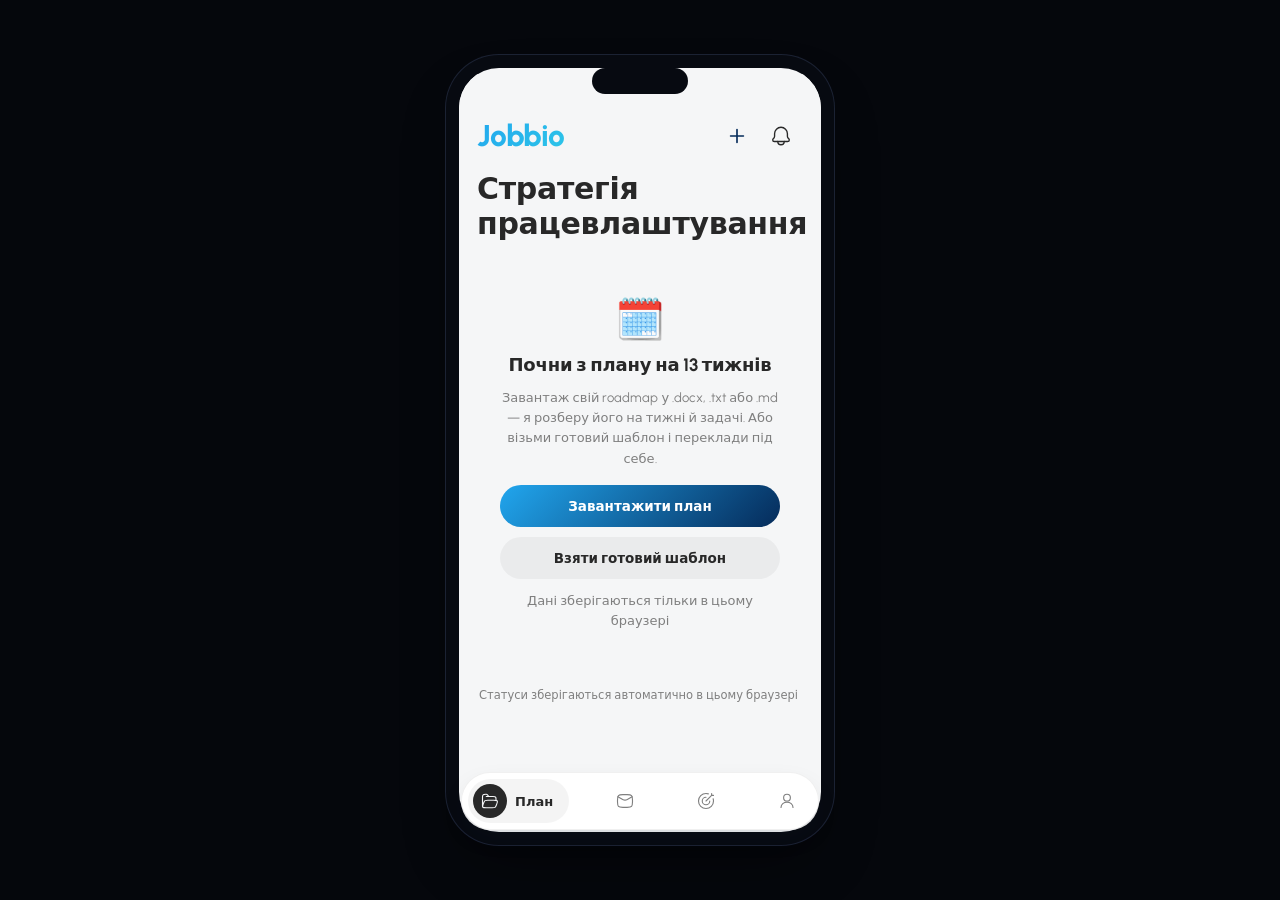
==== commit 5caed9d1: "Plan header polish, proximity spacing scale, and empty-state illustrations - Remove task counts from" ====
--- a/index.html
+++ b/index.html
@@ -114,7 +114,7 @@
     </div>
 
     <div class="empty-state" id="appsEmptyState" hidden>
-      <div class="empty-icon" aria-hidden="true">📮</div>
+      <img class="empty-illustration" src="img/apps-empty.png" alt="" aria-hidden="true" width="240" height="200">
       <h2>Відстежуй, куди подалась</h2>
       <p>Додавай вакансію одразу після відгуку — тут буде видно етап, дату наступного кроку і де ти зависла.</p>
       <button type="button" class="empty-primary" id="appsEmptyAddBtn">Додати відгук</button>
@@ -130,16 +130,38 @@
 
     <button class="add-btn" id="appAddBtn" type="button">+ Додати відгук</button>
     <form class="add-form" id="appForm" hidden>
-      <input type="text" id="appCompany" placeholder="Назва компанії" required>
-      <input type="url" id="appLink" placeholder="Посилання на вакансію">
-      <textarea id="appDesc" placeholder="Короткий опис (позиція, умови, нотатки)"></textarea>
-      <div class="add-field">
-        <label for="appDeadline">Дедлайн наступного кроку (необов'язково)</label>
+      <div class="add-field">
+        <label for="appCompany">Компанія</label>
+        <input type="text" id="appCompany" placeholder="Наприклад, Genesis" aria-describedby="appCompanyError">
+        <p class="add-error" id="appCompanyError" hidden>Додай назву компанії — за нею шукатимеш пізніше.</p>
+      </div>
+      <div class="add-field">
+        <label for="appPosition">Позиція</label>
+        <input type="text" id="appPosition" placeholder="Middle UI/UX Designer">
+      </div>
+      <div class="add-field">
+        <label for="appLink">Посилання на вакансію</label>
+        <input type="url" id="appLink" placeholder="https://…">
+      </div>
+      <div class="add-field">
+        <label for="appStage">Етап</label>
+        <select id="appStage"></select>
+      </div>
+      <div class="add-field">
+        <label for="appSource">Джерело</label>
+        <select id="appSource"></select>
+      </div>
+      <div class="add-field">
+        <label for="appDeadline">Наступний крок</label>
         <input type="date" id="appDeadline">
+      </div>
+      <div class="add-field">
+        <label for="appDesc">Нотатки</label>
+        <textarea id="appDesc" placeholder="Умови, продукт, з ким спілкувалась"></textarea>
       </div>
       <div class="add-actions">
         <button type="button" class="add-cancel" id="appCancelBtn">Скасувати</button>
-        <button type="submit" class="add-save">Зберегти</button>
+        <button type="submit" class="add-save">Зберегти відгук</button>
       </div>
     </form>
 
@@ -185,7 +207,7 @@
     </div>
 
     <div class="empty-state" id="skillsEmptyState" hidden>
-      <div class="empty-icon" aria-hidden="true">🧩</div>
+      <img class="empty-illustration" src="img/skills-empty.png" alt="" aria-hidden="true" width="228" height="240">
       <p>Додай 3-5 вакансій у «Відгуки» — і я покажу, які навички повторюються найчастіше.</p>
       <button type="button" class="empty-primary" id="skillsEmptyGoToAppsBtn">Перейти до відгуків</button>
     </div>
--- a/css/base.css
+++ b/css/base.css
@@ -29,6 +29,14 @@
   --stage: #05070C;
   --bezel: #070A11;
   --bezel-edge: rgba(150,175,255,.14);
+
+  /* spacing scale (proximity rule): tight = elements that directly form one
+     group, group = several groups combined into one section, section = gap
+     between top-level groups on the page */
+  --space-tight: 8px;
+  --space-tight-lg: 12px;
+  --space-group: 16px;
+  --space-section: 20px;
 }
 
 * { box-sizing: border-box; margin: 0; padding: 0; }
@@ -113,7 +121,7 @@
 .phone-screen.is-scrolled .app-page .sh-inline-title { opacity: 1; }
 .app-page .sh-brand {
   flex: 0 0 auto; display: flex; align-items: center; height: 44px;
-  font-weight: 800; font-size: 17px; letter-spacing: -.02em; line-height: 1;
+  font-weight: 800; font-size: 30px; letter-spacing: -.02em; line-height: 1;
   background: var(--lime); -webkit-background-clip: text; background-clip: text; color: transparent;
 }
 .app-page .sh-actions { display: flex; align-items: center; gap: 0; margin-left: auto; }
@@ -126,7 +134,7 @@
 .app-page .sh-action svg { width: 22px; height: 22px; display: block; }
 .app-page .sh-action.is-primary { color: var(--action-blue-deep); }
 .app-page .sh-action .notify-dot { position: absolute; top: 9px; right: 9px; }
-.app-page .sh-large { padding: 8px 0 2px; margin-bottom: 18px; }
+.app-page .sh-large { padding: 8px 0 2px; margin-bottom: var(--space-section); }
 .app-page .sh-title { font-size: 30px; font-weight: 700; letter-spacing: -.01em; line-height: 1.15; }
 .app-page .sh-subtitle { font-size: 13.5px; font-weight: 400; color: var(--muted); margin-top: 5px; }
 .app-page .sh-subtitle[hidden] { display: none; }
@@ -161,7 +169,7 @@
 .app-page :focus-visible { outline: 2px solid var(--ink); outline-offset: 2px; }
 
 .app-page .foot {
-  display: flex; flex-wrap: wrap; gap: 12px; align-items: center;
+  display: flex; flex-wrap: wrap; gap: var(--space-tight-lg); align-items: center;
   padding: 4px 2px 18px; font-size: 11.5px; color: var(--muted);
 }
 
@@ -205,22 +213,25 @@
 .add-btn {
   width: 100%; font-family: inherit; font-size: 13px; font-weight: 700; color: var(--ink);
   background: var(--tile-btn); border: 1px dashed var(--border); border-radius: 999px;
-  padding: 12px; cursor: pointer; margin-bottom: 14px;
+  padding: 12px; cursor: pointer; margin-bottom: var(--space-group);
 }
 .add-form {
   background: var(--card-surface-bg); border: 1px solid transparent; border-radius: 28px;
-  padding: 14px; display: flex; flex-direction: column; gap: 8px; margin-bottom: 14px;
+  padding: 14px; display: flex; flex-direction: column; gap: var(--space-tight); margin-bottom: var(--space-group);
   box-shadow: var(--card-shadow);
 }
 .add-form[hidden] { display: none; }
-.add-form input, .add-form textarea {
+.add-form input, .add-form textarea, .add-form select {
   font-family: inherit; font-size: 13px; color: var(--ink); background: var(--tile);
   border: 1px solid var(--border); border-radius: 14px; padding: 10px 12px; width: 100%; resize: vertical;
 }
+.add-form select { -webkit-appearance: none; appearance: none; }
 .add-form textarea { min-height: 56px; }
 .add-form .add-field { display: flex; flex-direction: column; gap: 4px; }
 .add-form .add-field label { font-size: 11px; color: var(--muted); }
 .add-form input[type="date"] { color-scheme: light; }
+.add-form .add-error { font-size: 11px; color: var(--urgent); }
+.add-form .add-error[hidden] { display: none; }
 .add-form .add-actions { display: flex; gap: 8px; }
 .add-form .add-actions button {
   flex: 1; font-family: inherit; font-size: 13px; font-weight: 700; border: none;
@@ -237,6 +248,7 @@
 }
 .app-page .empty-state[hidden] { display: none; }
 .app-page .empty-icon { font-size: 40px; line-height: 1; margin-bottom: 4px; }
+.app-page .empty-illustration { display: block; width: 168px; height: auto; margin-bottom: 4px; }
 .app-page .empty-state h2 { font-size: 18px; font-weight: 700; letter-spacing: -.01em; }
 .app-page .empty-state p { font-size: 13px; color: var(--muted); line-height: 1.55; max-width: 280px; }
 .app-page .empty-primary, .app-page .empty-secondary {
@@ -246,7 +258,7 @@
 .app-page .empty-primary { background: linear-gradient(135deg, var(--action-blue) 0%, var(--action-blue-deep) 100%); color: #FFFFFF; margin-top: 6px; }
 .app-page .empty-secondary { background: var(--tile); color: var(--ink); }
 .app-page .empty-fineprint { font-size: 11px; color: var(--muted-soft); margin-top: 2px; }
-.app-page .empty-state-inline { padding: 22px 16px; gap: 8px; margin-bottom: 14px; }
+.app-page .empty-state-inline { padding: 22px 16px; gap: var(--space-tight); margin-bottom: var(--space-group); }
 .app-page .empty-state-inline .bfe-text { font-size: 13px; color: var(--muted); line-height: 1.5; max-width: 280px; }
 
 /* ---------- toast (transient confirmation, bottom of the screen) ---------- */
--- a/css/plan.css
+++ b/css/plan.css
@@ -9,7 +9,7 @@
 .app-page .section-head[hidden] { display: none; }
 
 /* ---------- "Сьогодні" block ---------- */
-.today-block { margin-bottom: 16px; }
+.today-block { margin-bottom: var(--space-section); }
 .today-block[hidden] { display: none; }
 .today-block .task-list[hidden] { display: none; }
 .today-empty {
@@ -19,7 +19,7 @@
 .today-empty[hidden] { display: none; }
 
 /* ---------- deadline calendar ---------- */
-.cal-strip { display: flex; gap: 8px; overflow-x: auto; padding: 2px 2px 6px; margin-bottom: 16px; scrollbar-width: none; }
+.cal-strip { display: flex; gap: var(--space-tight); overflow-x: auto; padding: 2px 2px 6px; margin-bottom: var(--space-section); scrollbar-width: none; }
 .cal-strip[hidden] { display: none; }
 .cal-strip::-webkit-scrollbar { display: none; }
 .cal-day {
@@ -49,19 +49,19 @@
 
 /* ---------- hero summary card ---------- */
 .hero-card {
-  position: relative; overflow: hidden; border-radius: 32px; padding: 22px 20px; margin-bottom: 16px;
+  position: relative; overflow: hidden; border-radius: 32px; padding: 22px 20px; margin-bottom: var(--space-section);
   background: var(--lime); color: #FFFFFF; box-shadow: 0 16px 32px -16px rgba(33,166,238,.5);
-  display: flex; flex-direction: column; gap: 16px;
+  display: flex; flex-direction: column; gap: var(--space-group);
 }
 .hero-card[hidden] { display: none; }
-.hero-card .hc-top { display: flex; flex-direction: column; gap: 12px; }
-.hero-card .hc-row { display: flex; align-items: baseline; justify-content: space-between; gap: 12px; }
+.hero-card .hc-top { display: flex; flex-direction: column; gap: var(--space-tight-lg); }
+.hero-card .hc-row { display: flex; align-items: baseline; justify-content: space-between; gap: var(--space-tight-lg); }
 .hero-card .hc-label { font-size: 18px; font-weight: 600; letter-spacing: -.01em; flex: 0 0 auto; }
 .hero-card .hc-value {
   font-size: 14px; font-weight: 500; text-align: right; opacity: .95; min-width: 0;
   overflow: hidden; text-overflow: ellipsis; white-space: nowrap; max-width: 58%;
 }
-.hero-card .hc-progress { display: flex; align-items: flex-end; gap: 10px; }
+.hero-card .hc-progress { display: flex; align-items: flex-end; gap: var(--space-tight); }
 .hero-card .hc-pct { font-size: 42px; font-weight: 600; letter-spacing: -.02em; line-height: 1; }
 .hero-card .hc-status { display: flex; flex-direction: column; gap: 2px; font-size: 12px; }
 .hero-card .hc-status b { font-weight: 700; }
@@ -71,7 +71,7 @@
 .hero-card .hc-tick.is-filled { background: #FFFFFF; }
 
 /* ---------- status quick-filter ---------- */
-.quick-filter { display: flex; gap: 8px; margin-bottom: 18px; }
+.quick-filter { display: flex; gap: var(--space-tight); margin-bottom: var(--space-group); }
 .quick-filter[hidden] { display: none; }
 .quick-filter button {
   flex: 1; font-family: inherit; font-size: 14px; font-weight: 500; padding: 10px 6px; border: none;
@@ -80,7 +80,7 @@
 .quick-filter button[aria-pressed="true"] { background: var(--ink); color: #FFFFFF; }
 
 /* ---------- phase overview ---------- */
-.app-page .overview { display: grid; grid-template-columns: repeat(auto-fit, minmax(84px, 1fr)); gap: 8px; margin-bottom: 22px; }
+.app-page .overview { display: grid; grid-template-columns: repeat(auto-fit, minmax(84px, 1fr)); gap: var(--space-tight); margin-bottom: var(--space-section); }
 .app-page .ov-card {
   position: relative; overflow: hidden; border-radius: 24px; padding: 14px 12px;
   color: var(--ink); display: flex; flex-direction: column; align-items: flex-start; text-align: left;
@@ -106,13 +106,13 @@
 .app-page .ov-card.ov-complete .ov-check { display: flex; }
 
 /* ---------- board ---------- */
-.app-page .phase-head { display: flex; align-items: baseline; justify-content: space-between; gap: 8px; margin: 22px 0 10px; }
+.app-page .phase-head { display: flex; align-items: baseline; justify-content: space-between; gap: var(--space-tight); margin: var(--space-section) 0 var(--space-tight-lg); }
 .app-page .phase-head:first-of-type { margin-top: 0; }
 .app-page .phase-head[hidden] { display: none; }
 .app-page .phase-head .name { font-size: 15px; font-weight: 700; letter-spacing: -.01em; }
 .app-page .phase-head .span { font-size: 11px; color: var(--muted); flex: 0 1 auto; text-align: right; }
 
-.app-page .week-block { margin-bottom: 16px; }
+.app-page .week-block { margin-bottom: var(--space-group); }
 .app-page .week-toggle {
   width: 100%; display: flex; align-items: center; justify-content: space-between; gap: 8px;
   background: none; border: none; padding: 0; margin-bottom: 8px; cursor: pointer; font-family: inherit;
@@ -124,11 +124,11 @@
 .app-page .week-block.is-collapsed .wk-chevron { transform: rotate(-90deg); }
 
 /* ---------- task cards ---------- */
-.app-page .task-list { display: flex; flex-direction: column; gap: 8px; }
+.app-page .task-list { display: flex; flex-direction: column; gap: var(--space-tight); }
 .app-page .task-list[hidden] { display: none; }
 .app-page .task {
   background: var(--card-surface-bg); border-radius: 28px; padding: 15px 15px 13px;
-  display: flex; flex-direction: column; gap: 12px; border: 1px solid transparent;
+  display: flex; flex-direction: column; gap: var(--space-tight-lg); border: 1px solid transparent;
   box-shadow: var(--card-shadow);
 }
 .app-page .task[hidden] { display: none; }
@@ -151,7 +151,7 @@
   display: -webkit-box; -webkit-box-orient: vertical; -webkit-line-clamp: 2; overflow: hidden;
 }
 .app-page .task-desc.is-expanded { -webkit-line-clamp: unset; overflow: visible; }
-.app-page .task-checklist { list-style: none; display: flex; flex-direction: column; gap: 7px; margin-top: 2px; }
+.app-page .task-checklist { list-style: none; display: flex; flex-direction: column; gap: var(--space-tight); margin-top: 2px; }
 .app-page .task-checklist[hidden] { display: none; }
 .app-page .tc-item { display: flex; align-items: flex-start; gap: 8px; }
 .app-page .tc-box {
--- a/css/apps.css
+++ b/css/apps.css
@@ -3,9 +3,9 @@
 /* ---------- applications funnel ---------- */
 .funnel {
   background: var(--card-surface-bg); border: 1px solid transparent; border-radius: 28px;
-  padding: 6px 16px; margin-bottom: 18px; box-shadow: var(--card-shadow);
+  padding: 6px 16px; margin-bottom: var(--space-section); box-shadow: var(--card-shadow);
 }
-.funnel-row { display: flex; flex-direction: column; padding: 12px 0; }
+.funnel-row { display: flex; flex-direction: column; padding: var(--space-tight-lg) 0; }
 .funnel-row + .funnel-row { border-top: 1px dashed var(--border); }
 .funnel-top { display: flex; align-items: baseline; justify-content: space-between; gap: 8px; }
 .funnel-name { font-size: 12.5px; font-weight: 600; color: var(--muted); }
@@ -15,14 +15,15 @@
 .funnel-conv { font-size: 10.5px; color: var(--muted); margin-top: 6px; }
 
 /* ---------- application cards ---------- */
-.apps-list { display: flex; flex-direction: column; gap: 8px; margin-bottom: 16px; }
+.apps-list { display: flex; flex-direction: column; gap: var(--space-tight); margin-bottom: var(--space-group); }
 .app-card {
   background: var(--card-surface-bg); border: 1px solid transparent; border-radius: 28px;
-  padding: 15px 15px 13px; display: flex; flex-direction: column; gap: 10px; position: relative;
+  padding: 15px 15px 13px; display: flex; flex-direction: column; gap: var(--space-tight-lg); position: relative;
   box-shadow: var(--card-shadow);
 }
 .app-card .app-top { display: flex; align-items: flex-start; justify-content: space-between; gap: 8px; }
 .app-card .app-company { font-weight: 700; font-size: 14.5px; line-height: 1.3; }
+.app-card .app-position { font-size: 12px; color: var(--muted); line-height: 1.3; margin-top: 1px; }
 .app-card .app-del {
   flex: 0 0 auto; border: none; background: none; color: var(--muted); cursor: pointer;
   font-size: 15px; line-height: 1; padding: 2px 4px;
@@ -33,6 +34,18 @@
   overflow: hidden; text-overflow: ellipsis; white-space: nowrap;
 }
 .app-card .app-desc { font-size: 12px; color: var(--muted); line-height: 1.5; }
+
+/* ---------- stage chip (read-only, next to company/position) ---------- */
+.app-stage-chip {
+  display: inline-flex; align-items: center; align-self: flex-start;
+  font-size: 10.5px; font-weight: 700; padding: 3px 10px; border-radius: 999px;
+}
+.app-stage-chip.stage-sent      { background: var(--tile); color: var(--muted); }
+.app-stage-chip.stage-test      { background: var(--amber-bg); color: var(--amber); }
+.app-stage-chip.stage-interview { background: rgba(33,166,238,.12); color: var(--action-blue-deep); }
+.app-stage-chip.stage-offer     { background: rgba(111,240,176,.18); color: #1a6b42; }
+.app-stage-chip.stage-rejected  { background: var(--urgent-bg); color: var(--urgent); }
+
 .app-card .app-seg {
   display: grid; grid-template-columns: repeat(2, 1fr); gap: 4px;
   background: var(--tile); border-radius: 16px; padding: 4px;
@@ -42,10 +55,12 @@
   padding: 8px 4px; border: none; background: var(--seg-idle); color: var(--muted-soft);
   cursor: pointer; border-radius: 12px; white-space: nowrap; transition: background .12s, color .12s;
 }
+.app-card .app-seg button[data-key="rejected"] { grid-column: 1 / -1; }
 .app-card .app-seg button[data-key="sent"][aria-pressed="true"],
-.app-card .app-seg button[data-key="replied"][aria-pressed="true"],
+.app-card .app-seg button[data-key="test"][aria-pressed="true"],
 .app-card .app-seg button[data-key="interview"][aria-pressed="true"] { background: var(--ink); color: var(--bg); }
 .app-card .app-seg button[data-key="offer"][aria-pressed="true"] { background: var(--lime); color: var(--lime-ink); }
+.app-card .app-seg button[data-key="rejected"][aria-pressed="true"] { background: var(--urgent); color: #FFFFFF; }
 .apps-empty { font-size: 12.5px; color: var(--muted); padding: 10px 2px 20px; }
 .apps-empty[hidden] { display: none; }
 
@@ -59,14 +74,14 @@
 }
 
 /* ---------- apps filter ---------- */
-.apps-filter { display: flex; flex-direction: column; gap: 8px; margin-bottom: 14px; }
+.apps-filter { display: flex; flex-direction: column; gap: var(--space-tight); margin-bottom: var(--space-group); }
 .apps-filter[hidden] { display: none; }
 .apps-filter input[type="search"] {
   font-family: inherit; font-size: 13px; color: var(--ink); background: var(--tile);
   border: 1px solid var(--border); border-radius: 999px; padding: 10px 14px; width: 100%;
   -webkit-appearance: none; appearance: none;
 }
-.apps-stage-filter { display: flex; gap: 6px; overflow-x: auto; padding-bottom: 2px; scrollbar-width: none; }
+.apps-stage-filter { display: flex; gap: var(--space-tight); overflow-x: auto; padding-bottom: 2px; scrollbar-width: none; }
 .apps-stage-filter::-webkit-scrollbar { display: none; }
 .apps-stage-filter button {
   flex: 0 0 auto; font-family: inherit; font-size: 12px; font-weight: 600;
@@ -85,12 +100,12 @@
 }
 .app-source-badge.src-djinni   { background: rgba(0,120,212,.12); color: #005fa3; }
 .app-source-badge.src-linkedin { background: rgba(0,119,181,.12); color: #005f8d; }
-.app-source-badge.src-dou      { background: rgba(240,130,30,.13); color: #a35200; }
-.app-source-badge.src-work     { background: rgba(30,180,100,.12); color: #1a6b42; }
+.app-source-badge.src-company  { background: rgba(124,124,138,.14); color: #55555f; }
+.app-source-badge.src-referral { background: rgba(155,110,230,.14); color: #6b3fa0; }
 
 /* ---------- source filter ---------- */
 .apps-source-filter {
-  display: flex; flex-wrap: wrap; gap: 5px; margin-top: 6px;
+  display: flex; flex-wrap: wrap; gap: var(--space-tight); margin-top: 6px;
 }
 .apps-source-filter button {
   font-family: inherit; font-size: 11.5px; font-weight: 600;
--- a/css/skills.css
+++ b/css/skills.css
@@ -4,7 +4,7 @@
 
 .track-note {
   background: var(--card-surface-bg); border: 1px solid transparent; border-radius: 28px;
-  padding: 16px; margin-bottom: 18px; display: flex; flex-direction: column; gap: 8px;
+  padding: 16px; margin-bottom: var(--space-group); display: flex; flex-direction: column; gap: var(--space-tight);
   box-shadow: var(--card-shadow);
 }
 .track-note h3 { font-size: 13.5px; font-weight: 700; }
@@ -14,10 +14,10 @@
   padding: 3px 10px; border-radius: 999px; align-self: flex-start;
 }
 
-.skills-list { display: flex; flex-direction: column; gap: 8px; margin-bottom: 16px; }
+.skills-list { display: flex; flex-direction: column; gap: var(--space-tight); margin-bottom: var(--space-group); }
 .skill-card {
   background: var(--card-surface-bg); border: 1px solid transparent; border-radius: 28px;
-  padding: 15px 15px 13px; display: flex; flex-direction: column; gap: 10px;
+  padding: 15px 15px 13px; display: flex; flex-direction: column; gap: var(--space-tight-lg);
   box-shadow: var(--card-shadow);
 }
 .skill-card .skill-top { display: flex; align-items: flex-start; justify-content: space-between; gap: 10px; }
--- a/css/profile.css
+++ b/css/profile.css
@@ -2,14 +2,14 @@
 
 .profile-card {
   background: var(--card-surface-bg); border: 1px solid transparent; border-radius: 28px;
-  padding: 16px; display: flex; flex-direction: column; gap: 14px; margin-bottom: 14px;
+  padding: 16px; display: flex; flex-direction: column; gap: var(--space-tight-lg); margin-bottom: var(--space-section);
   box-shadow: var(--card-shadow);
 }
 .profile-avatar {
   width: 56px; height: 56px; border-radius: 50%; background: var(--lime); color: var(--lime-ink);
   display: flex; align-items: center; justify-content: center; font-size: 20px; font-weight: 800;
 }
-.profile-form { display: flex; flex-direction: column; gap: 12px; }
+.profile-form { display: flex; flex-direction: column; gap: var(--space-tight-lg); }
 .profile-form .add-field { display: flex; flex-direction: column; gap: 4px; }
 .profile-form .add-field label { font-size: 11px; color: var(--muted); }
 .profile-form input, .profile-form textarea {
@@ -20,7 +20,7 @@
 
 .profile-section {
   background: var(--card-surface-bg); border: 1px solid transparent; border-radius: 28px;
-  padding: 16px; display: flex; flex-direction: column; gap: 10px; margin-bottom: 14px;
+  padding: 16px; display: flex; flex-direction: column; gap: var(--space-tight); margin-bottom: var(--space-group);
   box-shadow: var(--card-shadow);
 }
 .profile-section h2 { font-size: 13.5px; font-weight: 700; }
--- a/css/plan-sheet.css
+++ b/css/plan-sheet.css
@@ -11,7 +11,7 @@
   width: 100%; max-height: 84%; overflow-y: auto; -webkit-overflow-scrolling: touch;
   background: var(--surface); border-radius: 28px 28px 0 0;
   padding: 18px 16px calc(24px + env(safe-area-inset-bottom, 0px));
-  display: flex; flex-direction: column; gap: 14px;
+  display: flex; flex-direction: column; gap: var(--space-group);
   box-shadow: 0 -20px 50px -20px rgba(0,0,0,.5);
 }
 .sheet-head { display: flex; align-items: center; justify-content: space-between; }
@@ -20,9 +20,9 @@
   border: none; background: var(--tile-btn); color: var(--ink); width: 30px; height: 30px;
   border-radius: 50%; cursor: pointer; font-size: 13px; flex: 0 0 auto;
 }
-.plan-list { display: flex; flex-direction: column; gap: 8px; }
+.plan-list { display: flex; flex-direction: column; gap: var(--space-tight); }
 .plan-row {
-  display: flex; align-items: center; gap: 8px; background: var(--card-surface-bg);
+  display: flex; align-items: center; gap: var(--space-tight); background: var(--card-surface-bg);
   border-radius: 18px; padding: 6px 6px 6px 14px; border: 1px solid transparent;
   box-shadow: var(--card-shadow);
 }
